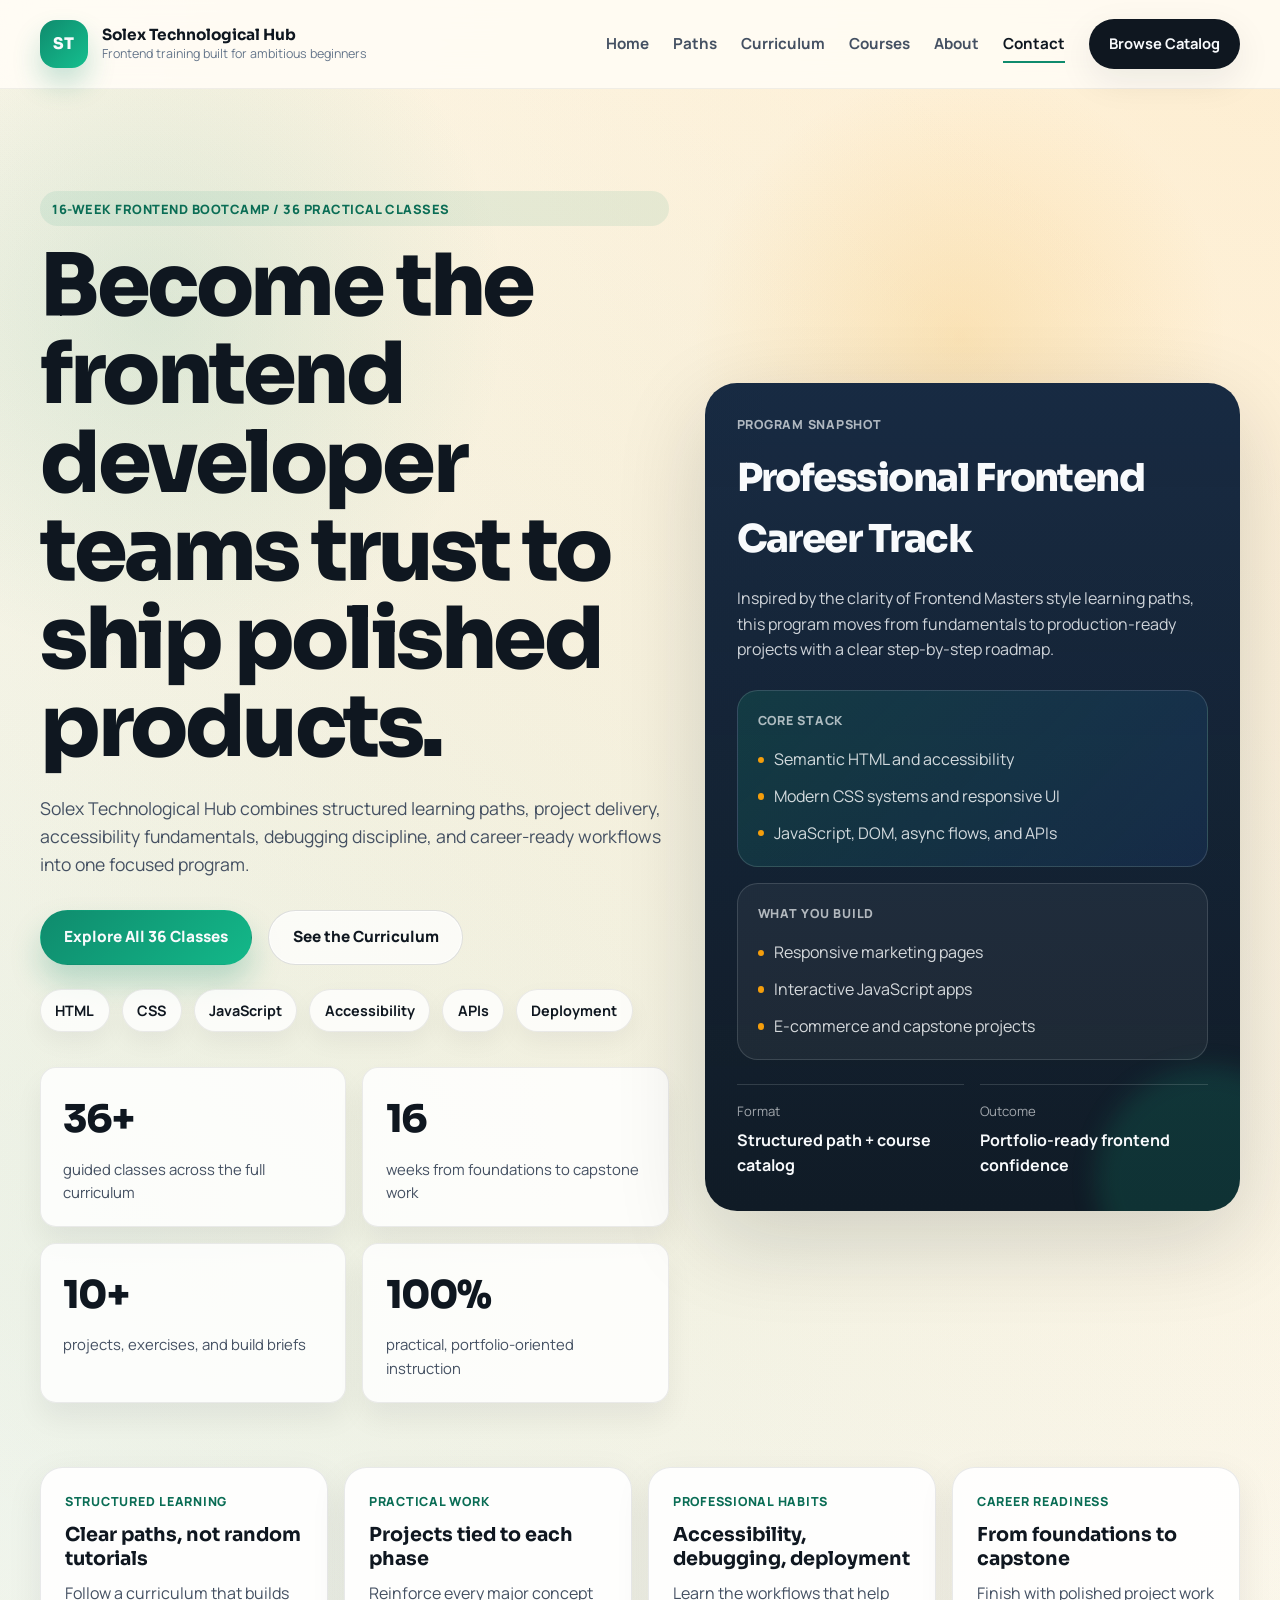
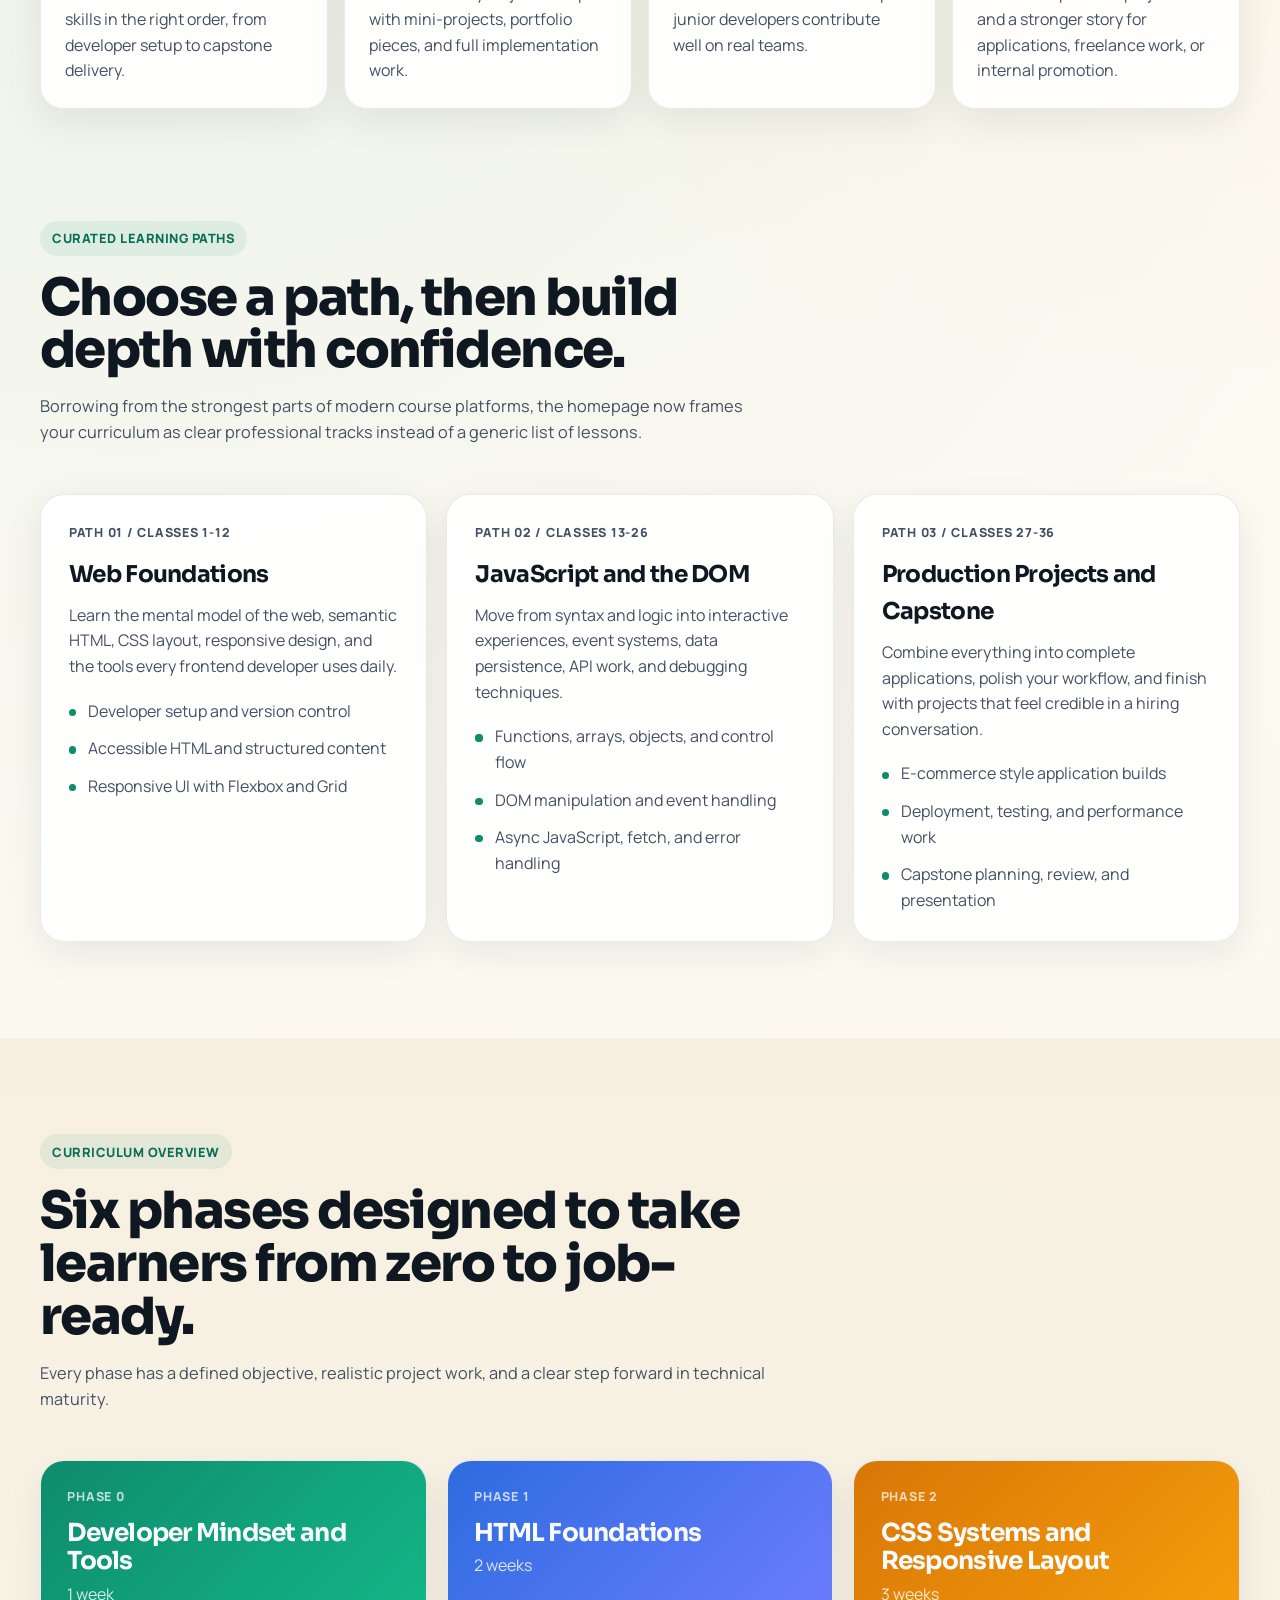
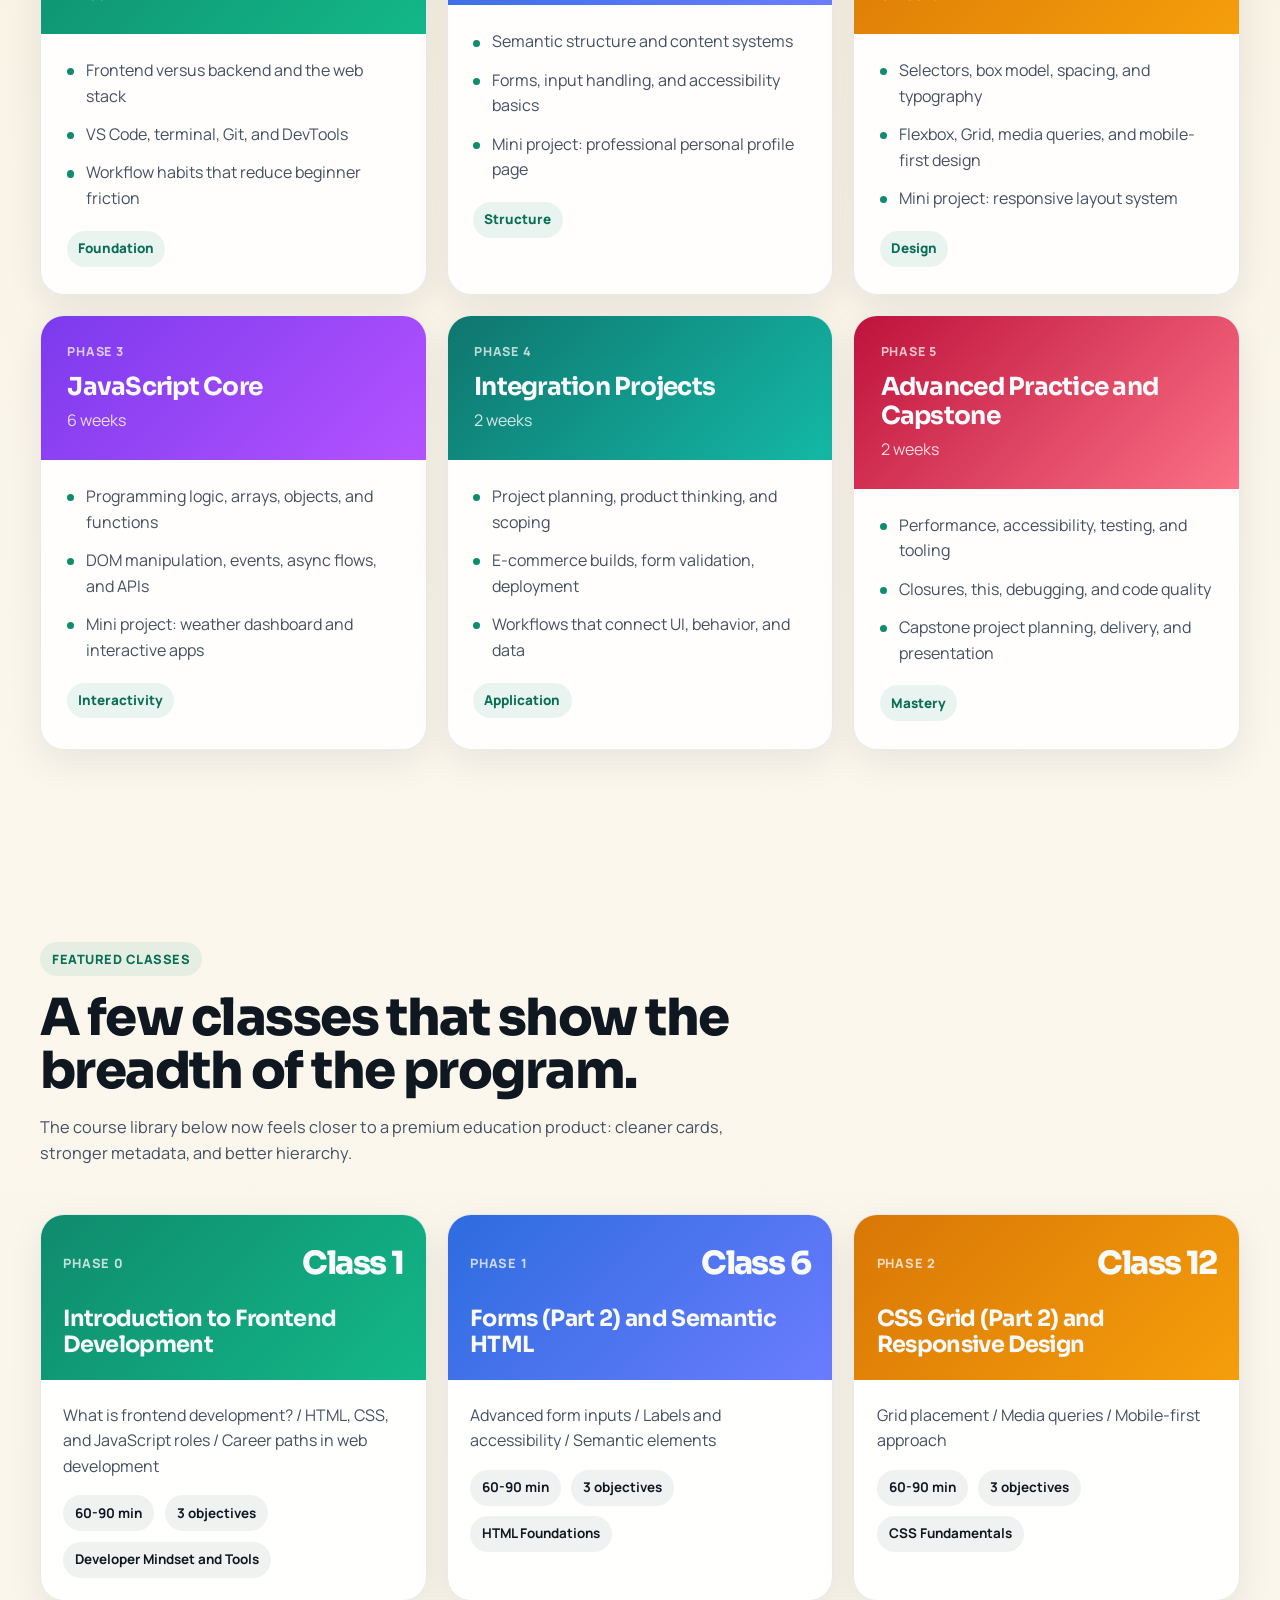
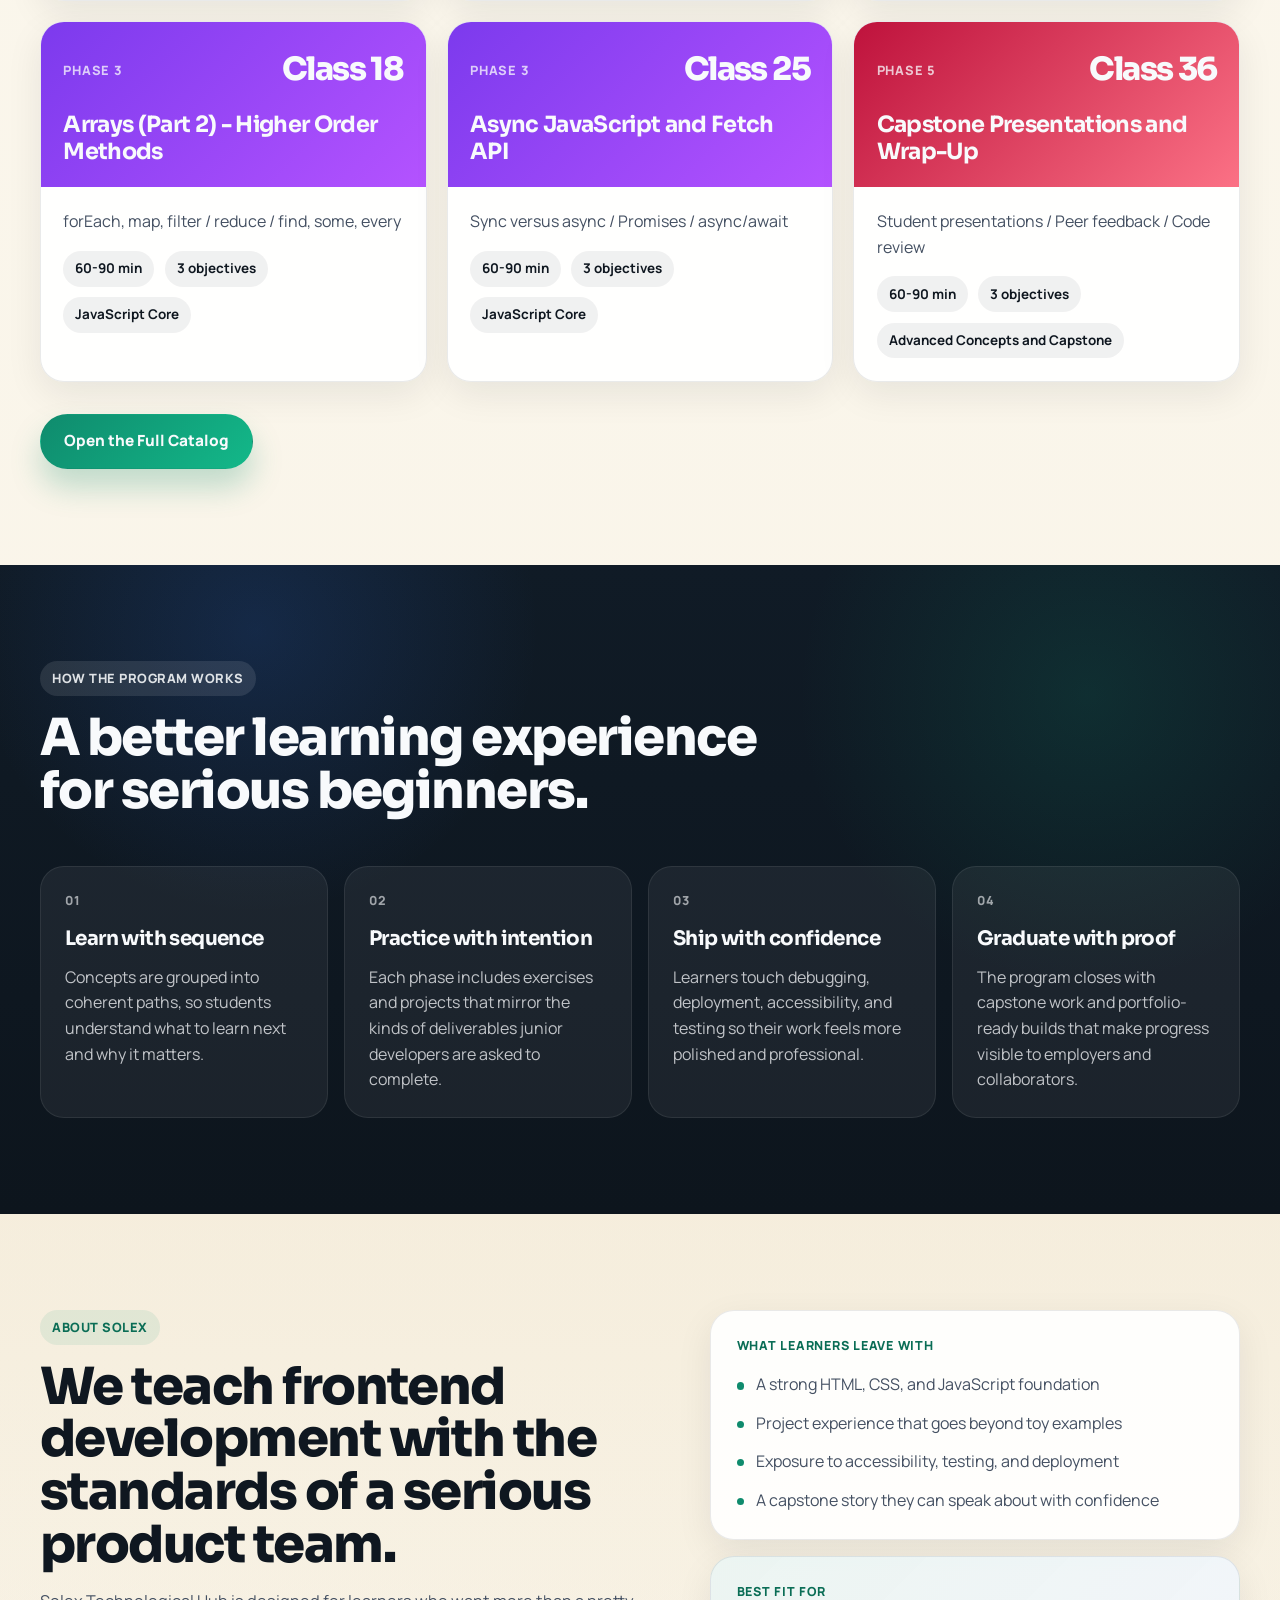
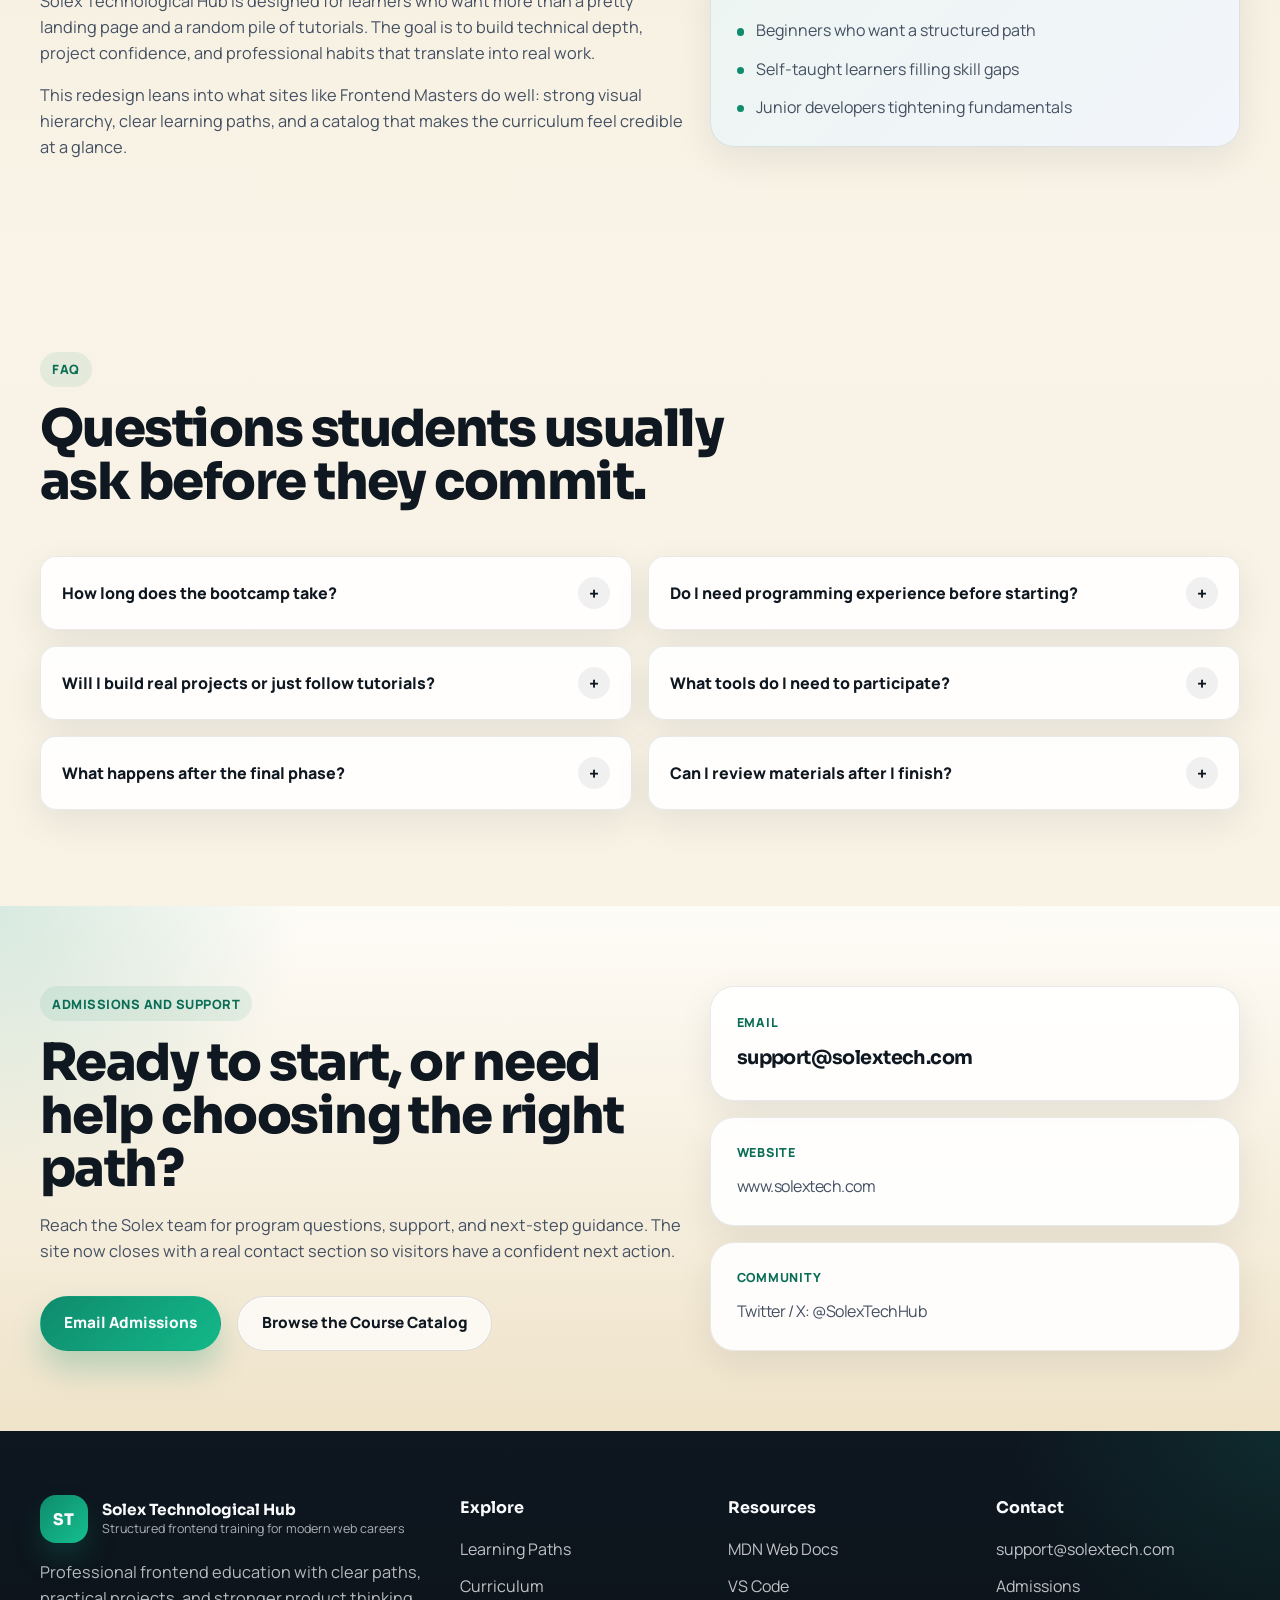
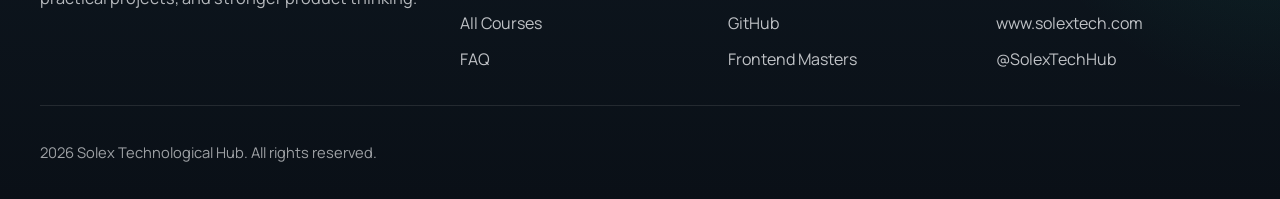
==== index.html @ e01ba424 "Build professional Solex Tech Hub website" ====
<!doctype html>
<html lang="en">
  <head>
    <meta charset="UTF-8" />
    <meta name="viewport" content="width=device-width, initial-scale=1.0" />
    <meta
      name="description"
      content="Solex Technological Hub offers a structured 16-week frontend development bootcamp with 36 practical classes, portfolio projects, and career-focused training." />
    <title>
      Solex Technological Hub | Professional Frontend Development Bootcamp
    </title>
    <link rel="preconnect" href="https://fonts.googleapis.com" />
    <link rel="preconnect" href="https://fonts.gstatic.com" crossorigin />
    <link
      href="https://fonts.googleapis.com/css2?family=Manrope:wght@400;500;600;700;800&family=Sora:wght@400;500;600;700;800&display=swap"
      rel="stylesheet" />
    <link rel="stylesheet" href="styles.css" />
  </head>
  <body>
    <a class="skip-link" href="#main-content">Skip to content</a>

    <header class="site-header">
      <nav class="navbar" aria-label="Primary navigation">
        <div class="container nav-inner">
          <a class="brand" href="index.html#hero">
            <span class="brand-mark">ST</span>
            <span class="brand-copy">
              <span class="brand-name">Solex Technological Hub</span>
              <span class="brand-tagline"
                >Frontend training built for ambitious beginners</span
              >
            </span>
          </a>

          <button
            class="nav-toggle"
            type="button"
            aria-expanded="false"
            aria-controls="navPanel"
            aria-label="Toggle navigation">
            <span></span>
            <span></span>
            <span></span>
          </button>

          <div class="nav-panel" id="navPanel">
            <ul class="nav-links">
              <li><a href="#hero" class="nav-link active">Home</a></li>
              <li><a href="#paths" class="nav-link">Paths</a></li>
              <li><a href="#curriculum" class="nav-link">Curriculum</a></li>
              <li><a href="courses.html" class="nav-link">Courses</a></li>
              <li><a href="#about" class="nav-link">About</a></li>
              <li><a href="#contact" class="nav-link">Contact</a></li>
            </ul>
            <a href="courses.html" class="nav-cta">Browse Catalog</a>
          </div>
        </div>
      </nav>
    </header>

    <main id="main-content">
      <section id="hero" class="hero">
        <div class="container hero-grid">
          <div class="hero-copy" data-reveal>
            <p class="eyebrow">16-week frontend bootcamp / 36 practical classes</p>
            <h1 class="hero-title">
              Become the frontend developer teams trust to ship polished products.
            </h1>
            <p class="hero-subtitle">
              Solex Technological Hub combines structured learning paths, project
              delivery, accessibility fundamentals, debugging discipline, and
              career-ready workflows into one focused program.
            </p>

            <div class="hero-actions">
              <a href="courses.html" class="btn btn-primary"
                >Explore All 36 Classes</a
              >
              <a href="#curriculum" class="btn btn-secondary"
                >See the Curriculum</a
              >
            </div>

            <div class="hero-proof">
              <span class="proof-chip">HTML</span>
              <span class="proof-chip">CSS</span>
              <span class="proof-chip">JavaScript</span>
              <span class="proof-chip">Accessibility</span>
              <span class="proof-chip">APIs</span>
              <span class="proof-chip">Deployment</span>
            </div>

            <div class="hero-stats">
              <article class="stat-card">
                <div class="stat-number" data-target="36" data-suffix="+">
                  36+
                </div>
                <p class="stat-label">guided classes across the full curriculum</p>
              </article>
              <article class="stat-card">
                <div class="stat-number" data-target="16" data-suffix="">
                  16
                </div>
                <p class="stat-label">weeks from foundations to capstone work</p>
              </article>
              <article class="stat-card">
                <div class="stat-number" data-target="10" data-suffix="+">
                  10+
                </div>
                <p class="stat-label">projects, exercises, and build briefs</p>
              </article>
              <article class="stat-card">
                <div class="stat-number" data-target="100" data-suffix="%">
                  100%
                </div>
                <p class="stat-label">practical, portfolio-oriented instruction</p>
              </article>
            </div>
          </div>

          <div class="hero-panel-wrap" data-reveal>
            <div class="hero-panel">
              <div class="panel-top">
                <p class="panel-label">Program Snapshot</p>
                <h2 class="panel-title">Professional Frontend Career Track</h2>
                <p class="panel-copy">
                  Inspired by the clarity of Frontend Masters style learning paths,
                  this program moves from fundamentals to production-ready projects
                  with a clear step-by-step roadmap.
                </p>
              </div>

              <div class="panel-grid">
                <article class="panel-card panel-card-accent">
                  <p class="mini-label">Core Stack</p>
                  <ul class="panel-list">
                    <li>Semantic HTML and accessibility</li>
                    <li>Modern CSS systems and responsive UI</li>
                    <li>JavaScript, DOM, async flows, and APIs</li>
                  </ul>
                </article>

                <article class="panel-card">
                  <p class="mini-label">What You Build</p>
                  <ul class="panel-list">
                    <li>Responsive marketing pages</li>
                    <li>Interactive JavaScript apps</li>
                    <li>E-commerce and capstone projects</li>
                  </ul>
                </article>
              </div>

              <div class="panel-footer">
                <div class="panel-footer-item">
                  <span class="panel-footer-label">Format</span>
                  <strong>Structured path + course catalog</strong>
                </div>
                <div class="panel-footer-item">
                  <span class="panel-footer-label">Outcome</span>
                  <strong>Portfolio-ready frontend confidence</strong>
                </div>
              </div>
            </div>
          </div>
        </div>
      </section>

      <section class="signal-band">
        <div class="container signal-grid">
          <article class="signal-card" data-reveal>
            <p class="signal-kicker">Structured Learning</p>
            <h2>Clear paths, not random tutorials</h2>
            <p>
              Follow a curriculum that builds skills in the right order, from
              developer setup to capstone delivery.
            </p>
          </article>

          <article class="signal-card" data-reveal>
            <p class="signal-kicker">Practical Work</p>
            <h2>Projects tied to each phase</h2>
            <p>
              Reinforce every major concept with mini-projects, portfolio pieces,
              and full implementation work.
            </p>
          </article>

          <article class="signal-card" data-reveal>
            <p class="signal-kicker">Professional Habits</p>
            <h2>Accessibility, debugging, deployment</h2>
            <p>
              Learn the workflows that help junior developers contribute well on
              real teams.
            </p>
          </article>

          <article class="signal-card" data-reveal>
            <p class="signal-kicker">Career Readiness</p>
            <h2>From foundations to capstone</h2>
            <p>
              Finish with polished project work and a stronger story for
              applications, freelance work, or internal promotion.
            </p>
          </article>
        </div>
      </section>

      <section id="paths" class="section section-light">
        <div class="container">
          <div class="section-heading" data-reveal>
            <p class="eyebrow">Curated Learning Paths</p>
            <h2 class="section-title">Choose a path, then build depth with confidence.</h2>
            <p class="section-subtitle">
              Borrowing from the strongest parts of modern course platforms, the
              homepage now frames your curriculum as clear professional tracks
              instead of a generic list of lessons.
            </p>
          </div>

          <div class="paths-grid">
            <article class="path-card" data-reveal>
              <p class="path-meta">Path 01 / Classes 1-12</p>
              <h3>Web Foundations</h3>
              <p>
                Learn the mental model of the web, semantic HTML, CSS layout,
                responsive design, and the tools every frontend developer uses
                daily.
              </p>
              <ul class="path-points">
                <li>Developer setup and version control</li>
                <li>Accessible HTML and structured content</li>
                <li>Responsive UI with Flexbox and Grid</li>
              </ul>
            </article>

            <article class="path-card" data-reveal>
              <p class="path-meta">Path 02 / Classes 13-26</p>
              <h3>JavaScript and the DOM</h3>
              <p>
                Move from syntax and logic into interactive experiences, event
                systems, data persistence, API work, and debugging techniques.
              </p>
              <ul class="path-points">
                <li>Functions, arrays, objects, and control flow</li>
                <li>DOM manipulation and event handling</li>
                <li>Async JavaScript, fetch, and error handling</li>
              </ul>
            </article>

            <article class="path-card" data-reveal>
              <p class="path-meta">Path 03 / Classes 27-36</p>
              <h3>Production Projects and Capstone</h3>
              <p>
                Combine everything into complete applications, polish your
                workflow, and finish with projects that feel credible in a hiring
                conversation.
              </p>
              <ul class="path-points">
                <li>E-commerce style application builds</li>
                <li>Deployment, testing, and performance work</li>
                <li>Capstone planning, review, and presentation</li>
              </ul>
            </article>
          </div>
        </div>
      </section>

      <section id="curriculum" class="section section-cream">
        <div class="container">
          <div class="section-heading" data-reveal>
            <p class="eyebrow">Curriculum Overview</p>
            <h2 class="section-title">Six phases designed to take learners from zero to job-ready.</h2>
            <p class="section-subtitle">
              Every phase has a defined objective, realistic project work, and a
              clear step forward in technical maturity.
            </p>
          </div>

          <div class="phases-grid">
            <article
              class="phase-card"
              style="--phase-gradient: linear-gradient(135deg, #0f8b6d 0%, #13b889 100%)"
              data-reveal>
              <div class="phase-header">
                <p class="phase-step">Phase 0</p>
                <h3>Developer Mindset and Tools</h3>
                <p class="phase-duration">1 week</p>
              </div>
              <div class="phase-body">
                <ul class="phase-topics">
                  <li>Frontend versus backend and the web stack</li>
                  <li>VS Code, terminal, Git, and DevTools</li>
                  <li>Workflow habits that reduce beginner friction</li>
                </ul>
                <span class="phase-badge">Foundation</span>
              </div>
            </article>

            <article
              class="phase-card"
              style="--phase-gradient: linear-gradient(135deg, #2d6cdf 0%, #6b7cff 100%)"
              data-reveal>
              <div class="phase-header">
                <p class="phase-step">Phase 1</p>
                <h3>HTML Foundations</h3>
                <p class="phase-duration">2 weeks</p>
              </div>
              <div class="phase-body">
                <ul class="phase-topics">
                  <li>Semantic structure and content systems</li>
                  <li>Forms, input handling, and accessibility basics</li>
                  <li>Mini project: professional personal profile page</li>
                </ul>
                <span class="phase-badge">Structure</span>
              </div>
            </article>

            <article
              class="phase-card"
              style="--phase-gradient: linear-gradient(135deg, #d97706 0%, #f59e0b 100%)"
              data-reveal>
              <div class="phase-header">
                <p class="phase-step">Phase 2</p>
                <h3>CSS Systems and Responsive Layout</h3>
                <p class="phase-duration">3 weeks</p>
              </div>
              <div class="phase-body">
                <ul class="phase-topics">
                  <li>Selectors, box model, spacing, and typography</li>
                  <li>Flexbox, Grid, media queries, and mobile-first design</li>
                  <li>Mini project: responsive layout system</li>
                </ul>
                <span class="phase-badge">Design</span>
              </div>
            </article>

            <article
              class="phase-card"
              style="--phase-gradient: linear-gradient(135deg, #7c3aed 0%, #b453ff 100%)"
              data-reveal>
              <div class="phase-header">
                <p class="phase-step">Phase 3</p>
                <h3>JavaScript Core</h3>
                <p class="phase-duration">6 weeks</p>
              </div>
              <div class="phase-body">
                <ul class="phase-topics">
                  <li>Programming logic, arrays, objects, and functions</li>
                  <li>DOM manipulation, events, async flows, and APIs</li>
                  <li>Mini project: weather dashboard and interactive apps</li>
                </ul>
                <span class="phase-badge">Interactivity</span>
              </div>
            </article>

            <article
              class="phase-card"
              style="--phase-gradient: linear-gradient(135deg, #0f766e 0%, #14b8a6 100%)"
              data-reveal>
              <div class="phase-header">
                <p class="phase-step">Phase 4</p>
                <h3>Integration Projects</h3>
                <p class="phase-duration">2 weeks</p>
              </div>
              <div class="phase-body">
                <ul class="phase-topics">
                  <li>Project planning, product thinking, and scoping</li>
                  <li>E-commerce builds, form validation, deployment</li>
                  <li>Workflows that connect UI, behavior, and data</li>
                </ul>
                <span class="phase-badge">Application</span>
              </div>
            </article>

            <article
              class="phase-card"
              style="--phase-gradient: linear-gradient(135deg, #be123c 0%, #fb7185 100%)"
              data-reveal>
              <div class="phase-header">
                <p class="phase-step">Phase 5</p>
                <h3>Advanced Practice and Capstone</h3>
                <p class="phase-duration">2 weeks</p>
              </div>
              <div class="phase-body">
                <ul class="phase-topics">
                  <li>Performance, accessibility, testing, and tooling</li>
                  <li>Closures, this, debugging, and code quality</li>
                  <li>Capstone project planning, delivery, and presentation</li>
                </ul>
                <span class="phase-badge">Mastery</span>
              </div>
            </article>
          </div>
        </div>
      </section>

      <section id="featured-classes" class="section section-light">
        <div class="container">
          <div class="section-heading" data-reveal>
            <p class="eyebrow">Featured Classes</p>
            <h2 class="section-title">A few classes that show the breadth of the program.</h2>
            <p class="section-subtitle">
              The course library below now feels closer to a premium education
              product: cleaner cards, stronger metadata, and better hierarchy.
            </p>
          </div>

          <div class="courses-grid" id="samplesGrid"></div>

          <div class="section-action" data-reveal>
            <a href="courses.html" class="btn btn-primary">Open the Full Catalog</a>
          </div>
        </div>
      </section>

      <section class="section section-dark">
        <div class="container">
          <div class="section-heading section-heading-dark" data-reveal>
            <p class="eyebrow eyebrow-dark">How The Program Works</p>
            <h2 class="section-title section-title-dark">
              A better learning experience for serious beginners.
            </h2>
          </div>

          <div class="experience-grid">
            <article class="experience-card" data-reveal>
              <p class="experience-number">01</p>
              <h3>Learn with sequence</h3>
              <p>
                Concepts are grouped into coherent paths, so students understand
                what to learn next and why it matters.
              </p>
            </article>

            <article class="experience-card" data-reveal>
              <p class="experience-number">02</p>
              <h3>Practice with intention</h3>
              <p>
                Each phase includes exercises and projects that mirror the kinds
                of deliverables junior developers are asked to complete.
              </p>
            </article>

            <article class="experience-card" data-reveal>
              <p class="experience-number">03</p>
              <h3>Ship with confidence</h3>
              <p>
                Learners touch debugging, deployment, accessibility, and testing
                so their work feels more polished and professional.
              </p>
            </article>

            <article class="experience-card" data-reveal>
              <p class="experience-number">04</p>
              <h3>Graduate with proof</h3>
              <p>
                The program closes with capstone work and portfolio-ready builds
                that make progress visible to employers and collaborators.
              </p>
            </article>
          </div>
        </div>
      </section>

      <section id="about" class="section section-cream">
        <div class="container about-grid">
          <div class="about-copy" data-reveal>
            <p class="eyebrow">About Solex</p>
            <h2 class="section-title section-title-left">
              We teach frontend development with the standards of a serious product team.
            </h2>
            <p class="about-text">
              Solex Technological Hub is designed for learners who want more than a
              pretty landing page and a random pile of tutorials. The goal is to
              build technical depth, project confidence, and professional habits
              that translate into real work.
            </p>
            <p class="about-text">
              This redesign leans into what sites like Frontend Masters do well:
              strong visual hierarchy, clear learning paths, and a catalog that
              makes the curriculum feel credible at a glance.
            </p>
          </div>

          <div class="about-stack" data-reveal>
            <article class="about-card">
              <p class="about-card-label">What learners leave with</p>
              <ul class="about-points">
                <li>A strong HTML, CSS, and JavaScript foundation</li>
                <li>Project experience that goes beyond toy examples</li>
                <li>Exposure to accessibility, testing, and deployment</li>
                <li>A capstone story they can speak about with confidence</li>
              </ul>
            </article>

            <article class="about-card about-card-highlight">
              <p class="about-card-label">Best fit for</p>
              <ul class="about-points">
                <li>Beginners who want a structured path</li>
                <li>Self-taught learners filling skill gaps</li>
                <li>Junior developers tightening fundamentals</li>
              </ul>
            </article>
          </div>
        </div>
      </section>

      <section id="faq" class="section section-light">
        <div class="container">
          <div class="section-heading" data-reveal>
            <p class="eyebrow">FAQ</p>
            <h2 class="section-title">Questions students usually ask before they commit.</h2>
          </div>

          <div class="faq-grid">
            <article class="faq-item" data-reveal>
              <button class="faq-question" type="button" aria-expanded="false">
                <span>How long does the bootcamp take?</span>
                <span class="faq-icon">+</span>
              </button>
              <div class="faq-answer" hidden>
                <p>
                  The curriculum is designed as a 16-week experience with 36
                  classes. Learners can also use the catalog at their own pace.
                </p>
              </div>
            </article>

            <article class="faq-item" data-reveal>
              <button class="faq-question" type="button" aria-expanded="false">
                <span>Do I need programming experience before starting?</span>
                <span class="faq-icon">+</span>
              </button>
              <div class="faq-answer" hidden>
                <p>
                  No. The program starts with tools, HTML, and web fundamentals,
                  then builds into CSS systems and JavaScript step by step.
                </p>
              </div>
            </article>

            <article class="faq-item" data-reveal>
              <button class="faq-question" type="button" aria-expanded="false">
                <span>Will I build real projects or just follow tutorials?</span>
                <span class="faq-icon">+</span>
              </button>
              <div class="faq-answer" hidden>
                <p>
                  You will build mini-projects and larger integrations throughout
                  the curriculum, including an e-commerce style build and a final
                  capstone.
                </p>
              </div>
            </article>

            <article class="faq-item" data-reveal>
              <button class="faq-question" type="button" aria-expanded="false">
                <span>What tools do I need to participate?</span>
                <span class="faq-icon">+</span>
              </button>
              <div class="faq-answer" hidden>
                <p>
                  A modern browser, VS Code, and a computer capable of basic web
                  development work are enough to get started.
                </p>
              </div>
            </article>

            <article class="faq-item" data-reveal>
              <button class="faq-question" type="button" aria-expanded="false">
                <span>What happens after the final phase?</span>
                <span class="faq-icon">+</span>
              </button>
              <div class="faq-answer" hidden>
                <p>
                  Learners finish with stronger project work, a clearer portfolio
                  direction, and practical knowledge of how frontend work ships in
                  the real world.
                </p>
              </div>
            </article>

            <article class="faq-item" data-reveal>
              <button class="faq-question" type="button" aria-expanded="false">
                <span>Can I review materials after I finish?</span>
                <span class="faq-icon">+</span>
              </button>
              <div class="faq-answer" hidden>
                <p>
                  Yes. The curriculum is structured to remain valuable as a
                  long-term reference library while you grow.
                </p>
              </div>
            </article>
          </div>
        </div>
      </section>

      <section id="contact" class="contact-section">
        <div class="container contact-grid">
          <div class="contact-copy" data-reveal>
            <p class="eyebrow">Admissions and Support</p>
            <h2 class="section-title section-title-left">
              Ready to start, or need help choosing the right path?
            </h2>
            <p class="contact-text">
              Reach the Solex team for program questions, support, and next-step
              guidance. The site now closes with a real contact section so visitors
              have a confident next action.
            </p>

            <div class="hero-actions">
              <a href="mailto:support@solextech.com" class="btn btn-primary"
                >Email Admissions</a
              >
              <a href="courses.html" class="btn btn-secondary"
                >Browse the Course Catalog</a
              >
            </div>
          </div>

          <div class="contact-panel" data-reveal>
            <article class="contact-card">
              <p class="contact-label">Email</p>
              <a href="mailto:support@solextech.com" class="contact-link"
                >support@solextech.com</a
              >
            </article>

            <article class="contact-card">
              <p class="contact-label">Website</p>
              <p class="contact-value">www.solextech.com</p>
            </article>

            <article class="contact-card">
              <p class="contact-label">Community</p>
              <p class="contact-value">Twitter / X: @SolexTechHub</p>
            </article>
          </div>
        </div>
      </section>
    </main>

    <footer class="footer">
      <div class="container footer-grid">
        <div class="footer-brand">
          <div class="brand brand-footer">
            <span class="brand-mark">ST</span>
            <span class="brand-copy">
              <span class="brand-name">Solex Technological Hub</span>
              <span class="brand-tagline"
                >Structured frontend training for modern web careers</span
              >
            </span>
          </div>
          <p class="footer-copy">
            Professional frontend education with clear paths, practical projects,
            and stronger product thinking.
          </p>
        </div>

        <div class="footer-column">
          <h2>Explore</h2>
          <ul class="footer-links">
            <li><a href="#paths">Learning Paths</a></li>
            <li><a href="#curriculum">Curriculum</a></li>
            <li><a href="courses.html">All Courses</a></li>
            <li><a href="#faq">FAQ</a></li>
          </ul>
        </div>

        <div class="footer-column">
          <h2>Resources</h2>
          <ul class="footer-links">
            <li>
              <a href="https://developer.mozilla.org/" target="_blank" rel="noreferrer"
                >MDN Web Docs</a
              >
            </li>
            <li>
              <a href="https://code.visualstudio.com/" target="_blank" rel="noreferrer"
                >VS Code</a
              >
            </li>
            <li>
              <a href="https://github.com/" target="_blank" rel="noreferrer"
                >GitHub</a
              >
            </li>
            <li>
              <a href="https://frontendmasters.com/" target="_blank" rel="noreferrer"
                >Frontend Masters</a
              >
            </li>
          </ul>
        </div>

        <div class="footer-column">
          <h2>Contact</h2>
          <ul class="footer-links">
            <li><a href="mailto:support@solextech.com">support@solextech.com</a></li>
            <li><a href="#contact">Admissions</a></li>
            <li><span>www.solextech.com</span></li>
            <li><span>@SolexTechHub</span></li>
          </ul>
        </div>
      </div>

      <div class="container footer-bottom">
        <p>
          <span id="currentYear">2026</span> Solex Technological Hub. All rights
          reserved.
        </p>
      </div>
    </footer>

    <script src="courses-data.js"></script>
    <script src="script.js"></script>
  </body>
</html>
---- styles.css ----
:root {
  --bg-page: #f7f1e3;
  --bg-soft: #fffdf7;
  --bg-cream: #f2e8d3;
  --bg-card: #ffffff;
  --bg-dark: #101b26;
  --bg-dark-soft: #162535;
  --text-strong: #0f1720;
  --text-body: #445062;
  --text-muted: #66768b;
  --text-inverse: #f8fafc;
  --line: rgba(15, 23, 32, 0.09);
  --line-strong: rgba(248, 250, 252, 0.14);
  --primary-color: #0f8b6d;
  --primary-dark: #0a6d55;
  --secondary-color: #2d6cdf;
  --accent-color: #f59e0b;
  --shadow-sm: 0 12px 36px rgba(15, 23, 32, 0.08);
  --shadow-md: 0 20px 60px rgba(15, 23, 32, 0.1);
  --shadow-lg: 0 28px 90px rgba(15, 23, 32, 0.16);
  --radius-sm: 16px;
  --radius-md: 24px;
  --radius-lg: 32px;
  --transition: 220ms ease;
  --container: 1200px;
}

*,
*::before,
*::after {
  box-sizing: border-box;
}

html {
  scroll-behavior: smooth;
}

body {
  margin: 0;
  font-family: "Manrope", sans-serif;
  color: var(--text-strong);
  background:
    radial-gradient(circle at top right, rgba(245, 158, 11, 0.16), transparent 24%),
    radial-gradient(circle at 10% 15%, rgba(15, 139, 109, 0.08), transparent 20%),
    linear-gradient(180deg, #fffdf7 0%, var(--bg-page) 100%);
  line-height: 1.6;
}

img {
  display: block;
  max-width: 100%;
}

a {
  color: inherit;
  text-decoration: none;
}

button,
input,
select,
textarea {
  font: inherit;
}

button {
  cursor: pointer;
}

a:focus-visible,
button:focus-visible,
input:focus-visible,
select:focus-visible {
  outline: 3px solid rgba(15, 139, 109, 0.28);
  outline-offset: 3px;
}

main,
section,
header,
footer,
nav,
article,
aside {
  display: block;
}

.container {
  width: min(var(--container), calc(100% - 2rem));
  margin: 0 auto;
}

.skip-link {
  position: absolute;
  left: 1rem;
  top: -4rem;
  z-index: 2000;
  background: var(--primary-color);
  color: var(--text-inverse);
  padding: 0.75rem 1rem;
  border-radius: 999px;
  transition: top var(--transition);
}

.skip-link:focus {
  top: 1rem;
}

.site-header {
  position: sticky;
  top: 0;
  z-index: 1000;
}

.navbar {
  backdrop-filter: blur(16px);
  background: rgba(255, 253, 247, 0.82);
  border-bottom: 1px solid rgba(15, 23, 32, 0.06);
}

.nav-inner {
  display: flex;
  align-items: center;
  justify-content: space-between;
  gap: 1.5rem;
  min-height: 5.5rem;
}

.brand {
  display: inline-flex;
  align-items: center;
  gap: 0.875rem;
  min-width: 0;
}

.brand-mark {
  display: grid;
  place-items: center;
  width: 3rem;
  height: 3rem;
  border-radius: 1rem;
  background: linear-gradient(135deg, var(--primary-color), #15bf8f);
  color: var(--text-inverse);
  font-family: "Sora", sans-serif;
  font-size: 1rem;
  font-weight: 800;
  letter-spacing: 0.04em;
  box-shadow: 0 16px 28px rgba(15, 139, 109, 0.24);
}

.brand-copy {
  display: flex;
  flex-direction: column;
  gap: 0.125rem;
  min-width: 0;
}

.brand-name,
.brand-tagline {
  display: block;
}

.brand-name {
  font-family: "Sora", sans-serif;
  font-size: 0.96rem;
  font-weight: 700;
  color: var(--text-strong);
  line-height: 1.2;
}

.brand-tagline {
  font-size: 0.78rem;
  color: var(--text-muted);
  line-height: 1.3;
}

.nav-toggle {
  display: none;
  width: 3rem;
  height: 3rem;
  padding: 0.8rem 0.7rem;
  border: 1px solid var(--line);
  border-radius: 999px;
  background: rgba(255, 255, 255, 0.8);
  color: var(--text-strong);
}

.nav-toggle span {
  display: block;
  width: 100%;
  height: 2px;
  margin: 0.22rem 0;
  background: currentColor;
  transition: transform var(--transition), opacity var(--transition);
}

.nav-toggle[aria-expanded="true"] span:nth-child(1) {
  transform: translateY(6px) rotate(45deg);
}

.nav-toggle[aria-expanded="true"] span:nth-child(2) {
  opacity: 0;
}

.nav-toggle[aria-expanded="true"] span:nth-child(3) {
  transform: translateY(-6px) rotate(-45deg);
}

.nav-panel {
  display: flex;
  align-items: center;
  gap: 1.5rem;
}

.nav-links {
  display: flex;
  align-items: center;
  gap: 1.5rem;
  list-style: none;
  padding: 0;
  margin: 0;
}

.nav-link {
  position: relative;
  color: var(--text-body);
  font-size: 0.95rem;
  font-weight: 700;
  transition: color var(--transition);
}

.nav-link::after {
  content: "";
  position: absolute;
  left: 0;
  bottom: -0.55rem;
  width: 100%;
  height: 2px;
  transform: scaleX(0);
  transform-origin: center;
  background: var(--primary-color);
  transition: transform var(--transition);
}

.nav-link:hover,
.nav-link:focus-visible,
.nav-link.active {
  color: var(--text-strong);
}

.nav-link:hover::after,
.nav-link:focus-visible::after,
.nav-link.active::after {
  transform: scaleX(1);
}

.nav-cta {
  display: inline-flex;
  align-items: center;
  justify-content: center;
  min-height: 2.9rem;
  padding: 0.85rem 1.25rem;
  border-radius: 999px;
  background: var(--text-strong);
  color: var(--text-inverse);
  font-size: 0.92rem;
  font-weight: 700;
  box-shadow: var(--shadow-sm);
  transition:
    transform var(--transition),
    background var(--transition),
    box-shadow var(--transition);
}

.nav-cta:hover,
.nav-cta:focus-visible {
  transform: translateY(-2px);
  background: #182636;
  box-shadow: var(--shadow-md);
}

.btn {
  display: inline-flex;
  align-items: center;
  justify-content: center;
  gap: 0.5rem;
  min-height: 3.3rem;
  padding: 0.9rem 1.45rem;
  border: 1px solid transparent;
  border-radius: 999px;
  font-size: 0.96rem;
  font-weight: 800;
  transition:
    transform var(--transition),
    box-shadow var(--transition),
    background var(--transition),
    color var(--transition),
    border-color var(--transition);
}

.btn:hover,
.btn:focus-visible {
  transform: translateY(-2px);
}

.btn-primary {
  background: linear-gradient(135deg, var(--primary-color), #13b889);
  color: var(--text-inverse);
  box-shadow: 0 18px 30px rgba(15, 139, 109, 0.25);
}

.btn-primary:hover,
.btn-primary:focus-visible {
  box-shadow: 0 24px 40px rgba(15, 139, 109, 0.3);
}

.btn-secondary {
  background: rgba(255, 255, 255, 0.72);
  color: var(--text-strong);
  border-color: rgba(15, 23, 32, 0.12);
  box-shadow: inset 0 0 0 1px rgba(255, 255, 255, 0.6);
}

.btn-secondary:hover,
.btn-secondary:focus-visible {
  background: rgba(255, 255, 255, 0.96);
}

.btn-full {
  width: 100%;
}

.section {
  padding: 6rem 0;
}

.section-light {
  background: transparent;
}

.section-cream {
  background: linear-gradient(180deg, rgba(242, 232, 211, 0.55), rgba(255, 253, 247, 0));
}

.section-dark {
  position: relative;
  background:
    radial-gradient(circle at 20% 10%, rgba(45, 108, 223, 0.18), transparent 24%),
    radial-gradient(circle at 85% 20%, rgba(15, 139, 109, 0.18), transparent 24%),
    linear-gradient(180deg, var(--bg-dark), #0d151d);
  color: var(--text-inverse);
  overflow: hidden;
}

.section-heading {
  max-width: 46rem;
  margin-bottom: 3rem;
}

.section-heading-dark {
  color: var(--text-inverse);
}

.eyebrow {
  display: inline-flex;
  align-items: center;
  gap: 0.45rem;
  margin: 0 0 1rem;
  padding: 0.45rem 0.75rem;
  border-radius: 999px;
  background: rgba(15, 139, 109, 0.09);
  color: var(--primary-dark);
  font-size: 0.8rem;
  font-weight: 800;
  letter-spacing: 0.04em;
  text-transform: uppercase;
}

.eyebrow-dark {
  background: rgba(255, 255, 255, 0.1);
  color: rgba(248, 250, 252, 0.88);
}

.section-title,
.hero-title,
.catalog-title,
.courses-hero h1 {
  margin: 0;
  font-family: "Sora", sans-serif;
  font-weight: 800;
  letter-spacing: -0.04em;
  line-height: 1.03;
}

.section-title {
  font-size: clamp(2rem, 4vw, 3.35rem);
}

.section-title-dark {
  color: var(--text-inverse);
}

.section-title-left {
  text-align: left;
}

.section-subtitle,
.about-text,
.contact-text,
.courses-hero-text,
.hero-subtitle,
.footer-copy {
  color: var(--text-body);
  font-size: 1.02rem;
}

.hero {
  position: relative;
  overflow: hidden;
  padding: clamp(4.5rem, 8vw, 7rem) 0 4rem;
}

.hero::before {
  content: "";
  position: absolute;
  inset: 0;
  background:
    radial-gradient(circle at 75% 18%, rgba(245, 158, 11, 0.17), transparent 18%),
    radial-gradient(circle at 12% 16%, rgba(15, 139, 109, 0.12), transparent 22%);
  pointer-events: none;
}

.hero-grid {
  position: relative;
  z-index: 1;
  display: grid;
  grid-template-columns: minmax(0, 1.08fr) minmax(18rem, 0.92fr);
  gap: 2.25rem;
  align-items: center;
}

.hero-copy {
  display: flex;
  flex-direction: column;
  gap: 0;
}

.hero-title {
  max-width: 12ch;
  font-size: clamp(3rem, 7vw, 5.35rem);
}

.hero-subtitle {
  max-width: 42rem;
  margin: 1.4rem 0 0;
  font-size: 1.1rem;
}

.hero-actions {
  display: flex;
  flex-wrap: wrap;
  gap: 1rem;
  margin-top: 2rem;
}

.hero-proof {
  display: flex;
  flex-wrap: wrap;
  gap: 0.75rem;
  margin-top: 1.5rem;
}

.proof-chip {
  padding: 0.55rem 0.9rem;
  border: 1px solid rgba(15, 23, 32, 0.08);
  border-radius: 999px;
  background: rgba(255, 255, 255, 0.78);
  color: var(--text-strong);
  font-size: 0.9rem;
  font-weight: 700;
  box-shadow: 0 10px 25px rgba(15, 23, 32, 0.05);
}

.hero-stats {
  display: grid;
  grid-template-columns: repeat(2, minmax(0, 1fr));
  gap: 1rem;
  margin-top: 2.2rem;
}

.stat-card {
  padding: 1.3rem 1.4rem;
  border: 1px solid rgba(15, 23, 32, 0.08);
  border-radius: var(--radius-sm);
  background: rgba(255, 255, 255, 0.82);
  box-shadow: 0 16px 28px rgba(15, 23, 32, 0.06);
}

.stat-number {
  font-family: "Sora", sans-serif;
  font-size: clamp(1.8rem, 3vw, 2.55rem);
  font-weight: 800;
  letter-spacing: -0.05em;
  color: var(--text-strong);
}

.stat-label {
  margin: 0.45rem 0 0;
  color: var(--text-body);
  font-size: 0.93rem;
}

.hero-panel-wrap {
  position: relative;
}

.hero-panel {
  position: relative;
  overflow: hidden;
  padding: 2rem;
  border-radius: var(--radius-lg);
  background:
    linear-gradient(180deg, rgba(45, 108, 223, 0.08), transparent),
    linear-gradient(180deg, var(--bg-dark-soft), var(--bg-dark));
  color: var(--text-inverse);
  box-shadow: var(--shadow-lg);
}

.hero-panel::before {
  content: "";
  position: absolute;
  inset: auto -5rem -5rem auto;
  width: 14rem;
  height: 14rem;
  border-radius: 50%;
  background: rgba(19, 184, 137, 0.15);
  filter: blur(12px);
}

.panel-top,
.panel-grid,
.panel-footer {
  position: relative;
  z-index: 1;
}

.panel-label,
.mini-label,
.phase-step,
.contact-label,
.about-card-label,
.signal-kicker,
.path-meta,
.experience-number,
.hero-note-label {
  margin: 0;
  font-size: 0.78rem;
  font-weight: 800;
  letter-spacing: 0.06em;
  text-transform: uppercase;
}

.panel-label,
.mini-label,
.hero-note-label {
  color: rgba(248, 250, 252, 0.68);
}

.panel-title {
  margin: 0.8rem 0 0;
  font-family: "Sora", sans-serif;
  font-size: clamp(1.7rem, 3vw, 2.4rem);
  font-weight: 800;
  letter-spacing: -0.04em;
}

.panel-copy {
  margin: 0.95rem 0 0;
  color: rgba(248, 250, 252, 0.82);
}

.panel-grid {
  display: grid;
  gap: 1rem;
  margin-top: 1.7rem;
}

.panel-card {
  padding: 1.25rem;
  border: 1px solid var(--line-strong);
  border-radius: 1.3rem;
  background: rgba(255, 255, 255, 0.05);
}

.panel-card-accent {
  background: linear-gradient(135deg, rgba(15, 139, 109, 0.22), rgba(45, 108, 223, 0.12));
}

.panel-list,
.path-points,
.phase-topics,
.about-points,
.course-topic-list,
.course-objectives,
.resource-list {
  margin: 0;
  padding: 0;
  list-style: none;
}

.panel-list {
  display: grid;
  gap: 0.7rem;
  margin-top: 1rem;
}

.panel-list li {
  position: relative;
  padding-left: 1rem;
  color: rgba(248, 250, 252, 0.84);
}

.panel-list li::before {
  content: "";
  position: absolute;
  left: 0;
  top: 0.6rem;
  width: 0.4rem;
  height: 0.4rem;
  border-radius: 50%;
  background: var(--accent-color);
}

.panel-footer {
  display: grid;
  grid-template-columns: repeat(2, minmax(0, 1fr));
  gap: 1rem;
  margin-top: 1.5rem;
}

.panel-footer-item {
  padding-top: 1rem;
  border-top: 1px solid var(--line-strong);
}

.panel-footer-label {
  display: block;
  color: rgba(248, 250, 252, 0.62);
  font-size: 0.82rem;
  margin-bottom: 0.35rem;
}

.signal-band {
  padding: 0 0 1rem;
}

.signal-grid {
  display: grid;
  grid-template-columns: repeat(4, minmax(0, 1fr));
  gap: 1rem;
}

.signal-card,
.path-card,
.phase-card,
.about-card,
.contact-card,
.filters-sidebar,
.course-list-item,
.experience-card {
  border: 1px solid var(--line);
  background: rgba(255, 255, 255, 0.9);
  box-shadow: var(--shadow-sm);
}

.signal-card {
  padding: 1.5rem;
  border-radius: 1.4rem;
}

.signal-kicker {
  color: var(--primary-dark);
}

.signal-card h2 {
  margin: 0.7rem 0 0.65rem;
  font-family: "Sora", sans-serif;
  font-size: 1.2rem;
  line-height: 1.25;
}

.signal-card p:last-child,
.path-card p,
.experience-card p:last-child {
  margin: 0;
  color: var(--text-body);
}

.paths-grid {
  display: grid;
  grid-template-columns: repeat(3, minmax(0, 1fr));
  gap: 1.2rem;
}

.path-card {
  padding: 1.75rem;
  border-radius: var(--radius-md);
}

.path-meta {
  color: var(--primary-dark);
}

.path-card h3,
.experience-card h3,
.phase-header h3,
.about-card h2,
.course-card-title,
.course-item-title,
.catalog-title,
.section-title,
.contact-card .contact-link,
.contact-card .contact-value {
  letter-spacing: -0.03em;
}

.path-card h3,
.experience-card h3,
.course-item-title,
.course-card-title,
.catalog-title {
  margin: 0.85rem 0 0.6rem;
  font-family: "Sora", sans-serif;
  font-size: 1.45rem;
}

.path-points {
  display: grid;
  gap: 0.75rem;
  margin-top: 1.2rem;
}

.path-points li,
.phase-topics li,
.about-points li,
.course-topic-list li,
.course-objectives li,
.resource-list li {
  position: relative;
  padding-left: 1.2rem;
  color: var(--text-body);
}

.path-points li::before,
.phase-topics li::before,
.about-points li::before,
.course-topic-list li::before,
.course-objectives li::before,
.resource-list li::before {
  content: "";
  position: absolute;
  left: 0;
  top: 0.63rem;
  width: 0.45rem;
  height: 0.45rem;
  border-radius: 50%;
  background: var(--primary-color);
}

.phases-grid {
  display: grid;
  grid-template-columns: repeat(3, minmax(0, 1fr));
  gap: 1.25rem;
}

.phase-card {
  overflow: hidden;
  border-radius: var(--radius-md);
}

.phase-header {
  padding: 1.65rem;
  color: var(--text-inverse);
  background: var(--phase-gradient);
}

.phase-step {
  color: rgba(255, 255, 255, 0.72);
}

.phase-header h3 {
  margin: 0.7rem 0 0.4rem;
  font-family: "Sora", sans-serif;
  font-size: 1.55rem;
  line-height: 1.15;
}

.phase-duration {
  margin: 0;
  color: rgba(255, 255, 255, 0.82);
}

.phase-body {
  padding: 1.5rem 1.6rem 1.7rem;
}

.phase-topics {
  display: grid;
  gap: 0.8rem;
}

.phase-badge {
  display: inline-flex;
  align-items: center;
  margin-top: 1.2rem;
  padding: 0.45rem 0.7rem;
  border-radius: 999px;
  background: rgba(15, 139, 109, 0.09);
  color: var(--primary-dark);
  font-size: 0.84rem;
  font-weight: 800;
}

.courses-grid {
  display: grid;
  grid-template-columns: repeat(3, minmax(0, 1fr));
  gap: 1.25rem;
}

.course-card {
  overflow: hidden;
  border: 1px solid var(--line);
  border-radius: var(--radius-md);
  background: rgba(255, 255, 255, 0.92);
  box-shadow: var(--shadow-sm);
}

.course-card-header {
  padding: 1.4rem;
  color: var(--text-inverse);
}

.course-label-row {
  display: flex;
  align-items: center;
  justify-content: space-between;
  gap: 1rem;
}

.course-kicker {
  margin: 0;
  font-size: 0.8rem;
  font-weight: 800;
  letter-spacing: 0.06em;
  text-transform: uppercase;
  color: rgba(248, 250, 252, 0.76);
}

.course-number {
  margin: 0;
  font-family: "Sora", sans-serif;
  font-size: 2rem;
  font-weight: 800;
  letter-spacing: -0.05em;
}

.course-card-title {
  margin: 1rem 0 0;
  color: var(--text-inverse);
  font-size: 1.4rem;
  line-height: 1.18;
}

.course-card-body {
  padding: 1.4rem;
}

.course-card-summary,
.course-item-topics,
.results-count,
.footer-links,
.contact-value {
  color: var(--text-body);
}

.course-card-summary {
  margin: 0;
}

.course-card-meta {
  display: flex;
  flex-wrap: wrap;
  gap: 0.65rem;
  margin-top: 1rem;
}

.meta-pill,
.summary-pill {
  display: inline-flex;
  align-items: center;
  justify-content: center;
  min-height: 2rem;
  padding: 0.45rem 0.75rem;
  border-radius: 999px;
  background: rgba(15, 23, 32, 0.06);
  color: var(--text-strong);
  font-size: 0.84rem;
  font-weight: 700;
}

.section-action {
  margin-top: 2rem;
}

.experience-grid {
  display: grid;
  grid-template-columns: repeat(4, minmax(0, 1fr));
  gap: 1rem;
}

.experience-card {
  min-height: 100%;
  padding: 1.5rem;
  border-radius: var(--radius-md);
  color: var(--text-inverse);
  background: rgba(255, 255, 255, 0.06);
  border-color: rgba(255, 255, 255, 0.08);
  box-shadow: none;
}

.experience-number {
  color: rgba(248, 250, 252, 0.6);
}

.experience-card h3 {
  margin-top: 0.8rem;
  color: var(--text-inverse);
  font-size: 1.25rem;
}

.experience-card p:last-child {
  color: rgba(248, 250, 252, 0.75);
}

.about-grid,
.contact-grid,
.catalog-cta-grid {
  display: grid;
  grid-template-columns: minmax(0, 1.1fr) minmax(18rem, 0.9fr);
  gap: 1.4rem;
  align-items: start;
}

.about-copy,
.contact-copy {
  max-width: 42rem;
}

.about-text {
  margin: 1rem 0 0;
}

.about-stack,
.contact-panel {
  display: grid;
  gap: 1rem;
}

.about-card,
.contact-card {
  padding: 1.6rem;
  border-radius: var(--radius-md);
}

.about-card-label,
.contact-label {
  color: var(--primary-dark);
}

.about-card-highlight {
  background:
    linear-gradient(135deg, rgba(15, 139, 109, 0.08), rgba(45, 108, 223, 0.06)),
    rgba(255, 255, 255, 0.92);
}

.about-points,
.resource-list,
.course-objectives,
.course-topic-list {
  display: grid;
  gap: 0.8rem;
  margin-top: 1rem;
}

.faq-grid {
  display: grid;
  grid-template-columns: repeat(2, minmax(0, 1fr));
  gap: 1rem;
}

.faq-item {
  border: 1px solid var(--line);
  border-radius: var(--radius-sm);
  background: rgba(255, 255, 255, 0.9);
  box-shadow: var(--shadow-sm);
  overflow: hidden;
}

.faq-question {
  display: flex;
  align-items: center;
  justify-content: space-between;
  gap: 1rem;
  width: 100%;
  padding: 1.25rem 1.3rem;
  border: 0;
  background: transparent;
  color: var(--text-strong);
  text-align: left;
  font-weight: 800;
}

.faq-icon {
  display: inline-grid;
  place-items: center;
  width: 2rem;
  height: 2rem;
  border-radius: 999px;
  background: rgba(15, 23, 32, 0.06);
  color: var(--text-strong);
  font-size: 1.1rem;
  line-height: 1;
  transition: transform var(--transition);
}

.faq-answer {
  padding: 0 1.3rem 1.25rem;
}

.faq-answer p {
  margin: 0;
  color: var(--text-body);
}

.faq-item.is-open .faq-icon {
  transform: rotate(45deg);
}

.contact-section,
.catalog-cta {
  padding: 5rem 0;
  background:
    radial-gradient(circle at top left, rgba(15, 139, 109, 0.16), transparent 22%),
    linear-gradient(180deg, #fefcf7 0%, #efe3c9 100%);
}

.contact-link {
  display: inline-block;
  margin-top: 0.65rem;
  font-family: "Sora", sans-serif;
  font-size: 1.2rem;
  font-weight: 700;
  color: var(--text-strong);
}

.contact-value {
  margin: 0.65rem 0 0;
}

.footer {
  padding: 4rem 0 1.25rem;
  background:
    radial-gradient(circle at top right, rgba(19, 184, 137, 0.12), transparent 20%),
    linear-gradient(180deg, #0e1720, #0a1017);
  color: var(--text-inverse);
}

.footer-grid {
  display: grid;
  grid-template-columns: 1.3fr repeat(3, minmax(0, 0.8fr));
  gap: 1.5rem;
}

.brand-footer .brand-name,
.brand-footer .brand-tagline {
  color: var(--text-inverse);
}

.brand-footer .brand-tagline {
  color: rgba(248, 250, 252, 0.68);
}

.footer-copy {
  margin: 1rem 0 0;
  max-width: 26rem;
  color: rgba(248, 250, 252, 0.72);
}

.footer-column h2 {
  margin: 0 0 1rem;
  font-family: "Sora", sans-serif;
  font-size: 1rem;
}

.footer-links {
  display: grid;
  gap: 0.7rem;
  padding: 0;
  margin: 0;
  list-style: none;
  color: rgba(248, 250, 252, 0.76);
}

.footer-links a,
.footer-links span {
  color: inherit;
}

.footer-links a:hover,
.footer-links a:focus-visible {
  color: #ffffff;
}

.footer-bottom {
  margin-top: 2rem;
  padding-top: 1.25rem;
  border-top: 1px solid rgba(248, 250, 252, 0.1);
  color: rgba(248, 250, 252, 0.62);
  font-size: 0.92rem;
}

.courses-hero {
  position: relative;
  overflow: hidden;
  padding: clamp(4.5rem, 8vw, 6.5rem) 0 3.5rem;
  background:
    radial-gradient(circle at 15% 20%, rgba(19, 184, 137, 0.18), transparent 22%),
    radial-gradient(circle at 85% 20%, rgba(45, 108, 223, 0.2), transparent 25%),
    linear-gradient(180deg, #12202e, #0d151d);
  color: var(--text-inverse);
}

.courses-hero-grid {
  display: grid;
  grid-template-columns: minmax(0, 1.1fr) minmax(18rem, 0.75fr);
  gap: 1.5rem;
  align-items: center;
}

.courses-hero h1 {
  font-size: clamp(2.4rem, 5vw, 4.35rem);
  max-width: 12ch;
}

.courses-hero-text {
  margin: 1rem 0 0;
  max-width: 42rem;
  color: rgba(248, 250, 252, 0.8);
}

.courses-hero-panel {
  display: flex;
  justify-content: flex-end;
}

.hero-note-card {
  width: min(100%, 24rem);
  padding: 1.6rem;
  border: 1px solid var(--line-strong);
  border-radius: var(--radius-md);
  background: rgba(255, 255, 255, 0.08);
  box-shadow: var(--shadow-lg);
}

.hero-note-grid {
  display: grid;
  grid-template-columns: repeat(2, minmax(0, 1fr));
  gap: 1rem;
  margin-top: 1rem;
}

.hero-note-grid strong {
  display: block;
  font-family: "Sora", sans-serif;
  font-size: 2rem;
  line-height: 1;
}

.hero-note-grid span {
  display: block;
  margin-top: 0.35rem;
  color: rgba(248, 250, 252, 0.72);
  font-size: 0.92rem;
}

.courses-catalog {
  padding-top: 4rem;
}

.courses-layout {
  display: grid;
  grid-template-columns: minmax(16rem, 19rem) minmax(0, 1fr);
  gap: 1.35rem;
  align-items: start;
}

.filters-sidebar {
  position: sticky;
  top: 6.6rem;
  padding: 1.35rem;
  border-radius: var(--radius-md);
}

.sidebar-block + .sidebar-block {
  margin-top: 1.35rem;
}

.field-label {
  display: block;
  margin-bottom: 0.8rem;
  color: var(--text-strong);
  font-size: 0.86rem;
  font-weight: 800;
  letter-spacing: 0.04em;
  text-transform: uppercase;
}

.catalog-input,
.sort-select {
  width: 100%;
  min-height: 3rem;
  padding: 0.8rem 0.95rem;
  border: 1px solid rgba(15, 23, 32, 0.12);
  border-radius: 1rem;
  background: rgba(255, 255, 255, 0.96);
  color: var(--text-strong);
  transition:
    border-color var(--transition),
    box-shadow var(--transition);
}

.catalog-input:focus,
.sort-select:focus {
  outline: none;
  border-color: rgba(15, 139, 109, 0.42);
  box-shadow: 0 0 0 4px rgba(15, 139, 109, 0.12);
}

.filter-chip {
  display: flex;
  align-items: center;
  gap: 0.7rem;
  padding: 0.85rem 0.95rem;
  border: 1px solid rgba(15, 23, 32, 0.08);
  border-radius: 1rem;
  background: rgba(255, 255, 255, 0.8);
  color: var(--text-body);
  font-weight: 700;
}

.filter-chip + .filter-chip {
  margin-top: 0.7rem;
}

.filter-chip input {
  accent-color: var(--primary-color);
}

.courses-main {
  display: flex;
  flex-direction: column;
  gap: 1.25rem;
}

.courses-toolbar {
  display: flex;
  justify-content: space-between;
  gap: 1rem;
  align-items: end;
}

.catalog-title {
  font-size: clamp(1.8rem, 3vw, 2.6rem);
}

.toolbar-actions {
  display: flex;
  align-items: end;
  gap: 1rem;
  flex-wrap: wrap;
}

.results-count {
  margin: 0;
  font-size: 0.95rem;
}

.sort-field {
  min-width: 15rem;
}

.courses-list {
  display: grid;
  gap: 1rem;
}

.course-list-item {
  overflow: hidden;
  border-radius: var(--radius-md);
}

.course-list-item summary {
  display: flex;
  align-items: stretch;
  gap: 0;
  list-style: none;
  cursor: pointer;
}

.course-list-item summary::-webkit-details-marker {
  display: none;
}

.course-item-header {
  display: grid;
  align-content: center;
  justify-items: center;
  gap: 0.25rem;
  width: 7rem;
  min-width: 7rem;
  padding: 1.2rem 1rem;
  color: var(--text-inverse);
  text-align: center;
}

.course-number-large {
  font-family: "Sora", sans-serif;
  font-size: 2.2rem;
  font-weight: 800;
  line-height: 1;
}

.course-phase-badge {
  font-size: 0.82rem;
  font-weight: 700;
}

.course-item-body {
  display: flex;
  flex: 1;
  justify-content: space-between;
  gap: 1.25rem;
  padding: 1.2rem 1.3rem;
}

.course-item-info {
  flex: 1;
}

.course-item-title {
  margin-top: 0;
  font-size: 1.35rem;
}

.course-item-topics {
  margin: 0;
}

.course-item-meta {
  display: flex;
  flex-wrap: wrap;
  gap: 0.6rem;
  margin-top: 1rem;
}

.course-item-action {
  display: flex;
  align-items: center;
}

.course-item-expanded {
  padding: 0 1.3rem 1.35rem 8.3rem;
  border-top: 1px solid rgba(15, 23, 32, 0.06);
  background: rgba(248, 250, 252, 0.68);
}

.course-expanded-grid {
  display: grid;
  grid-template-columns: repeat(3, minmax(0, 1fr));
  gap: 1rem;
  padding-top: 1.2rem;
}

.expanded-card {
  padding: 1rem;
  border: 1px solid rgba(15, 23, 32, 0.08);
  border-radius: 1.1rem;
  background: rgba(255, 255, 255, 0.92);
}

.expanded-card h3 {
  margin: 0 0 0.8rem;
  font-family: "Sora", sans-serif;
  font-size: 1rem;
}

.empty-state {
  padding: 2.5rem 1.5rem;
  border: 1px dashed rgba(15, 23, 32, 0.16);
  border-radius: var(--radius-md);
  background: rgba(255, 255, 255, 0.72);
  text-align: center;
}

.empty-state h3 {
  margin: 0 0 0.5rem;
  font-family: "Sora", sans-serif;
  font-size: 1.45rem;
}

.empty-state p {
  margin: 0;
  color: var(--text-body);
}

.catalog-cta-actions {
  display: flex;
  justify-content: flex-end;
  gap: 1rem;
  flex-wrap: wrap;
}

[data-reveal] {
  opacity: 0;
  transform: translateY(18px);
  transition:
    opacity 600ms ease,
    transform 600ms ease;
}

[data-reveal].is-visible {
  opacity: 1;
  transform: translateY(0);
}

@media (prefers-reduced-motion: reduce) {
  html {
    scroll-behavior: auto;
  }

  *,
  *::before,
  *::after {
    animation-duration: 0.01ms !important;
    animation-iteration-count: 1 !important;
    transition-duration: 0.01ms !important;
    scroll-behavior: auto !important;
  }

  [data-reveal] {
    opacity: 1;
    transform: none;
  }
}

@media (max-width: 1100px) {
  .signal-grid,
  .experience-grid {
    grid-template-columns: repeat(2, minmax(0, 1fr));
  }

  .paths-grid,
  .phases-grid,
  .courses-grid {
    grid-template-columns: repeat(2, minmax(0, 1fr));
  }

  .footer-grid {
    grid-template-columns: repeat(2, minmax(0, 1fr));
  }

  .course-expanded-grid {
    grid-template-columns: repeat(2, minmax(0, 1fr));
  }
}

@media (max-width: 960px) {
  .nav-toggle {
    display: inline-flex;
    flex-direction: column;
    justify-content: center;
    align-items: stretch;
  }

  .nav-panel {
    position: absolute;
    top: calc(100% + 0.5rem);
    left: 1rem;
    right: 1rem;
    display: none;
    flex-direction: column;
    align-items: stretch;
    gap: 1rem;
    padding: 1rem;
    border: 1px solid rgba(15, 23, 32, 0.08);
    border-radius: 1.5rem;
    background: rgba(255, 253, 247, 0.96);
    box-shadow: var(--shadow-md);
  }

  .nav-panel.is-open {
    display: flex;
  }

  .nav-links {
    flex-direction: column;
    align-items: stretch;
    gap: 0.9rem;
  }

  .nav-link::after {
    bottom: -0.22rem;
  }

  .hero-grid,
  .about-grid,
  .contact-grid,
  .catalog-cta-grid,
  .courses-hero-grid,
  .courses-layout {
    grid-template-columns: 1fr;
  }

  .courses-hero-panel {
    justify-content: flex-start;
  }

  .filters-sidebar {
    position: static;
    top: auto;
  }

  .courses-toolbar {
    flex-direction: column;
    align-items: stretch;
  }

  .toolbar-actions {
    align-items: stretch;
  }

  .sort-field {
    min-width: 0;
  }
}

@media (max-width: 720px) {
  .section {
    padding: 4.5rem 0;
  }

  .hero-title {
    max-width: none;
  }

  .hero-stats,
  .signal-grid,
  .paths-grid,
  .phases-grid,
  .courses-grid,
  .experience-grid,
  .faq-grid,
  .footer-grid,
  .course-expanded-grid {
    grid-template-columns: 1fr;
  }

  .panel-footer {
    grid-template-columns: 1fr;
  }

  .course-list-item summary {
    flex-direction: column;
  }

  .course-item-header {
    width: 100%;
    min-width: 0;
    grid-auto-flow: column;
    justify-content: space-between;
    padding: 1rem 1.2rem;
  }

  .course-item-body {
    flex-direction: column;
    gap: 1rem;
  }

  .course-item-expanded {
    padding-left: 1.2rem;
  }

  .catalog-cta-actions {
    justify-content: flex-start;
  }
}

@media (max-width: 560px) {
  .nav-inner {
    min-height: 5rem;
  }

  .brand-mark {
    width: 2.6rem;
    height: 2.6rem;
    border-radius: 0.85rem;
  }

  .brand-name {
    font-size: 0.88rem;
  }

  .brand-tagline {
    font-size: 0.73rem;
  }

  .hero-actions,
  .catalog-cta-actions,
  .toolbar-actions {
    flex-direction: column;
  }

  .btn,
  .nav-cta {
    width: 100%;
  }

  .stat-card,
  .signal-card,
  .path-card,
  .phase-body,
  .about-card,
  .contact-card,
  .filters-sidebar,
  .experience-card,
  .course-card-body {
    padding-left: 1.1rem;
    padding-right: 1.1rem;
  }

  .hero-panel,
  .phase-header,
  .course-card-header {
    padding: 1.4rem;
  }
}
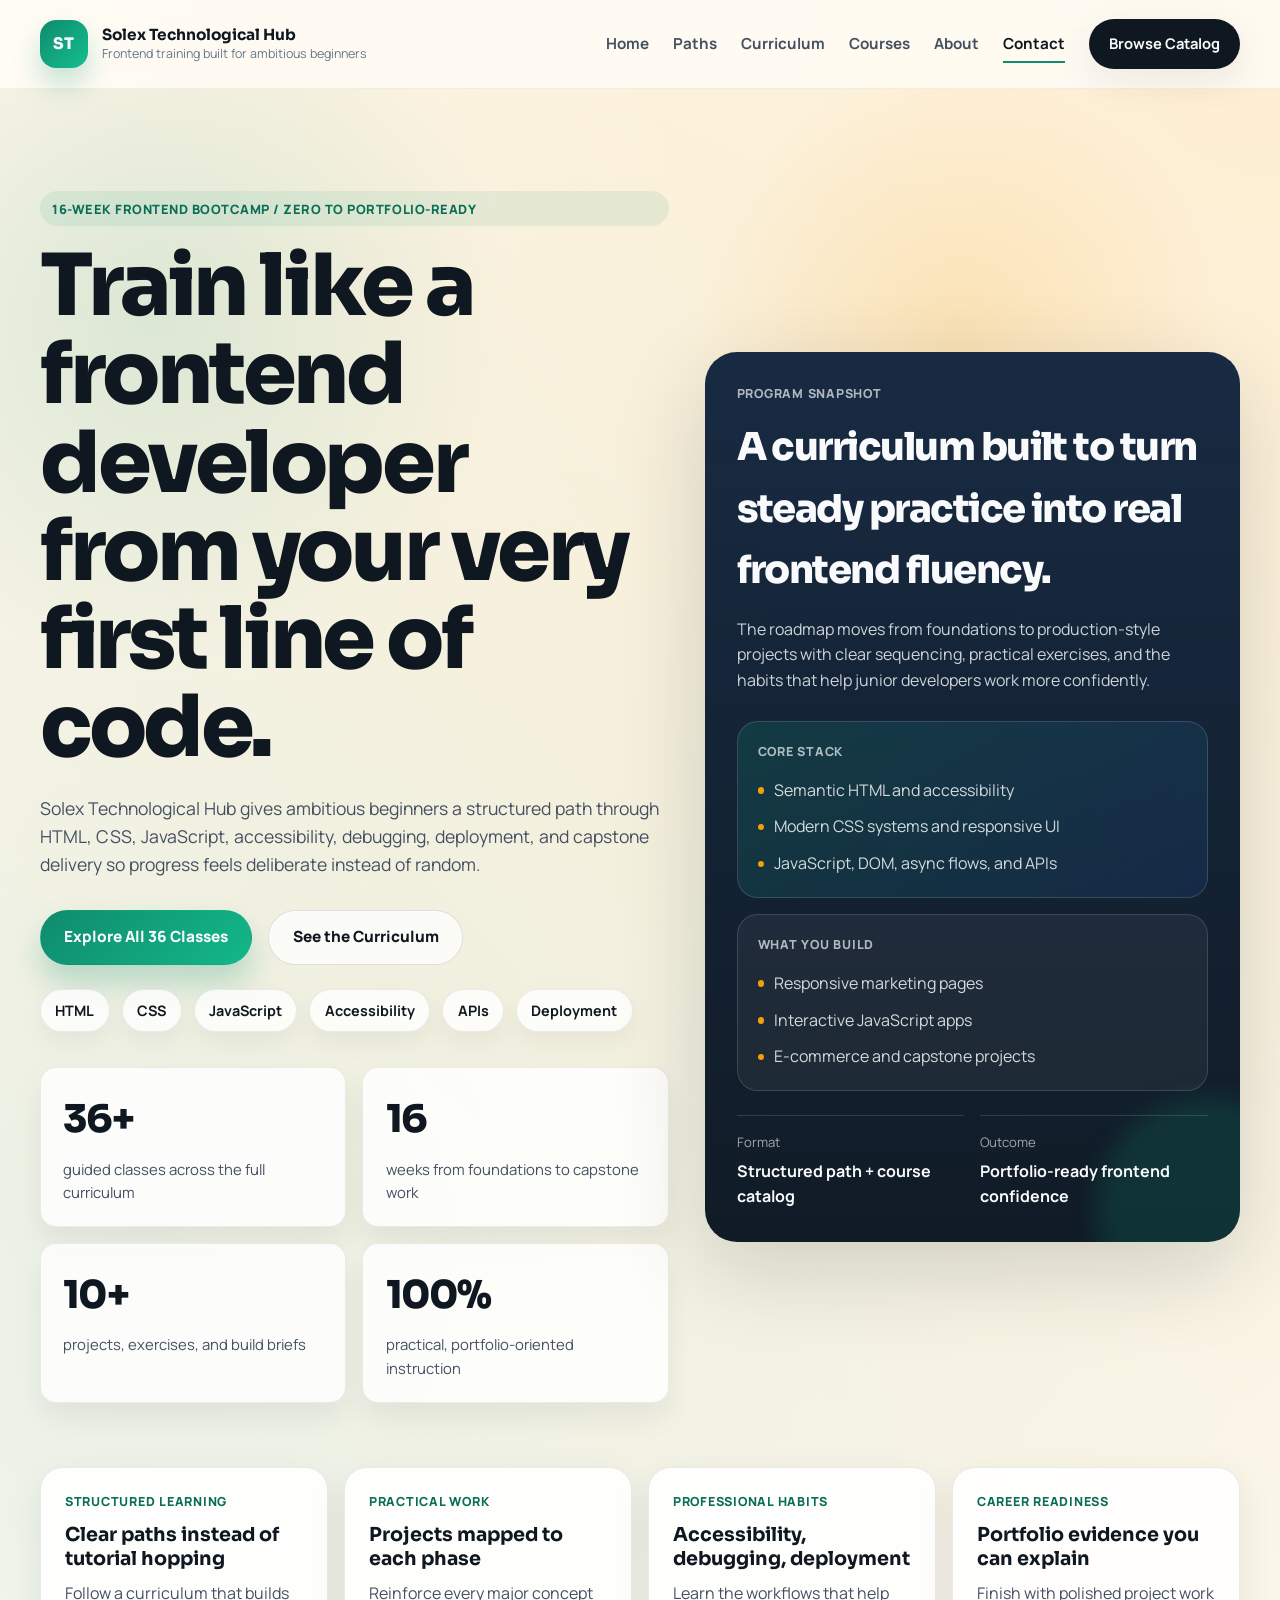
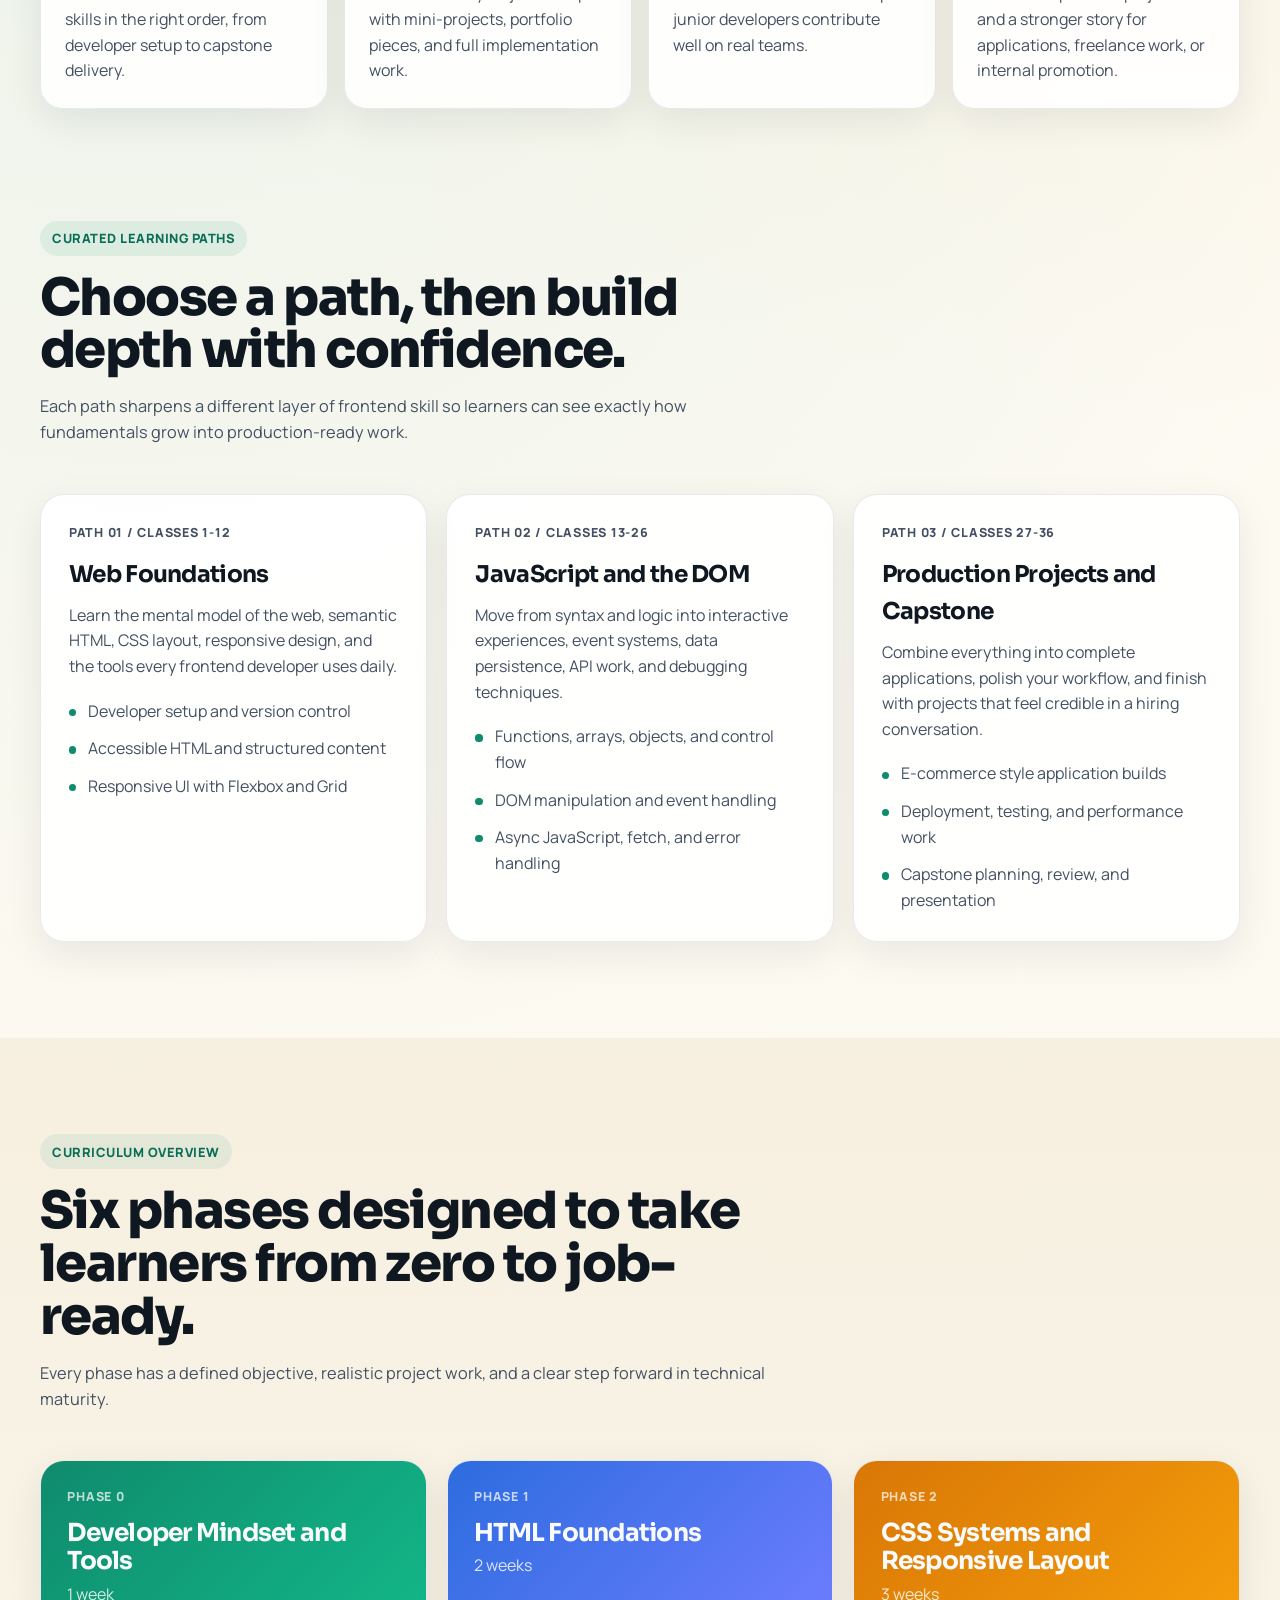
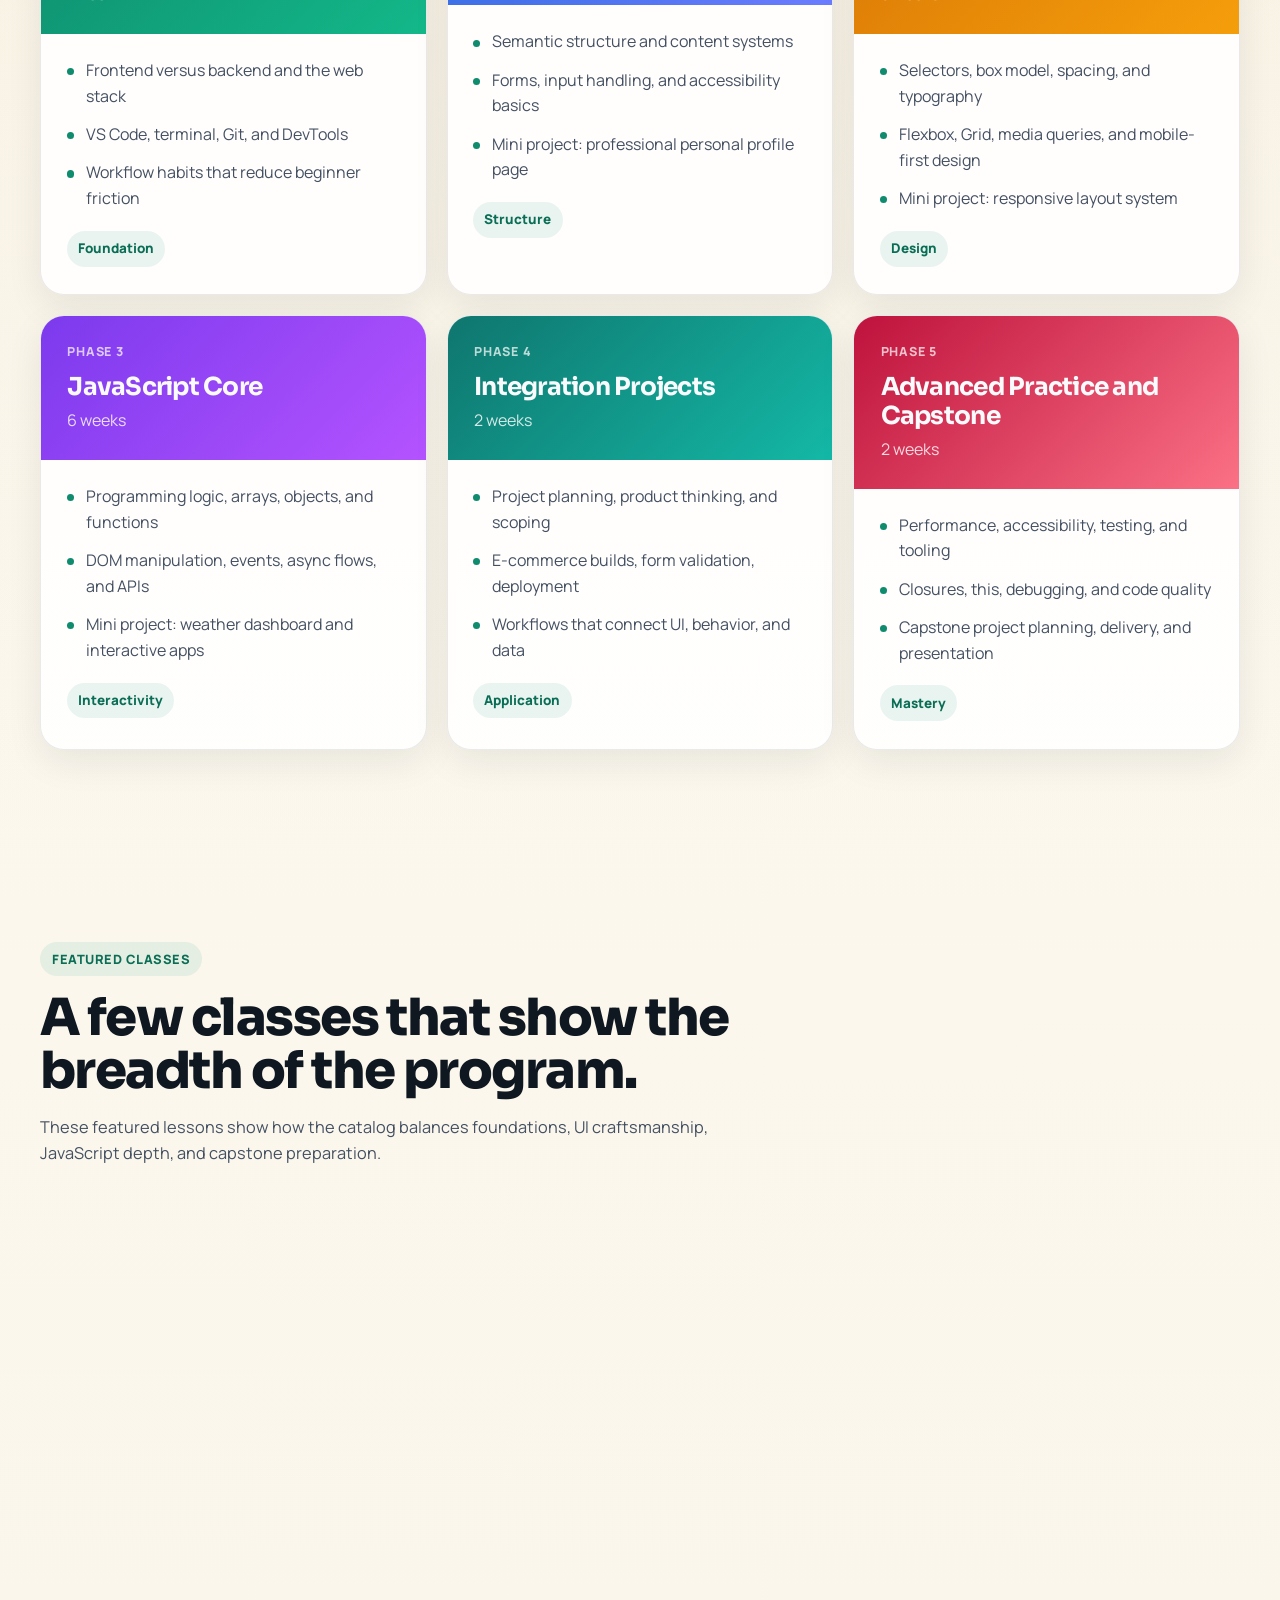
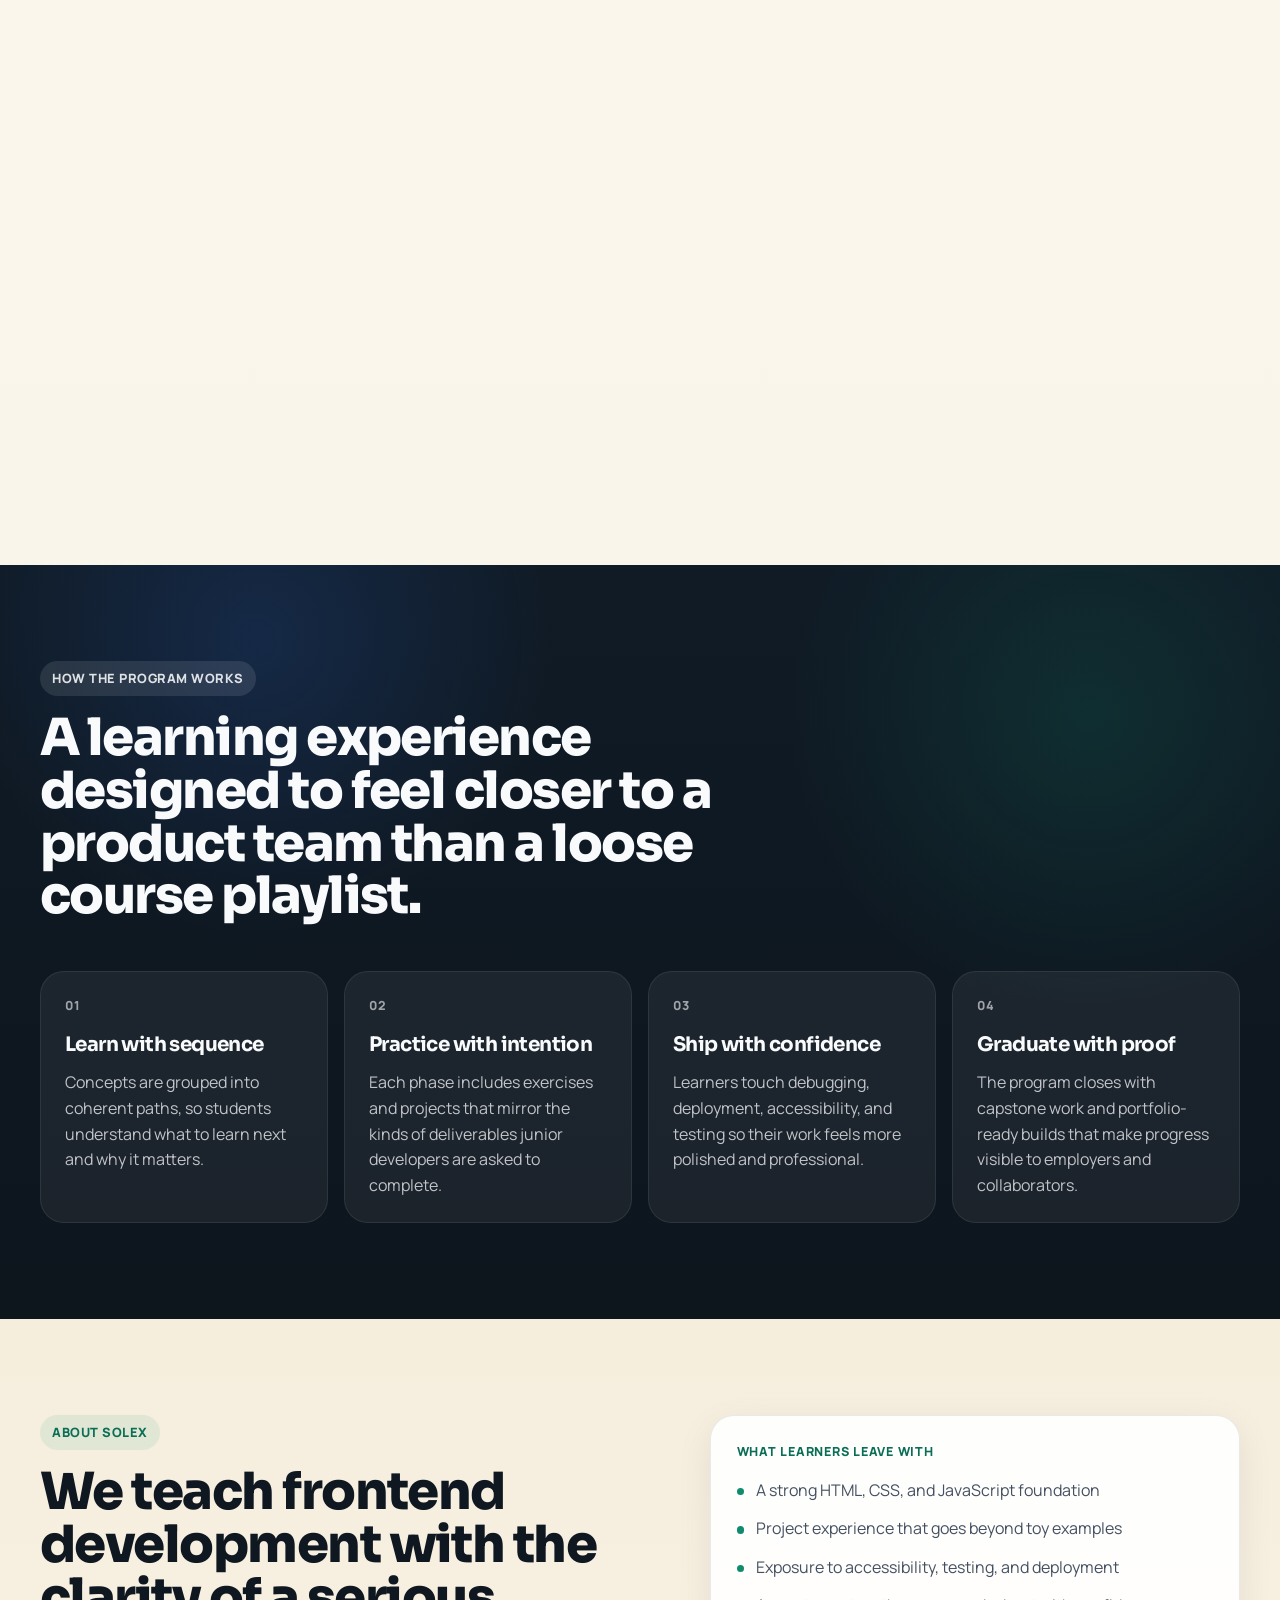
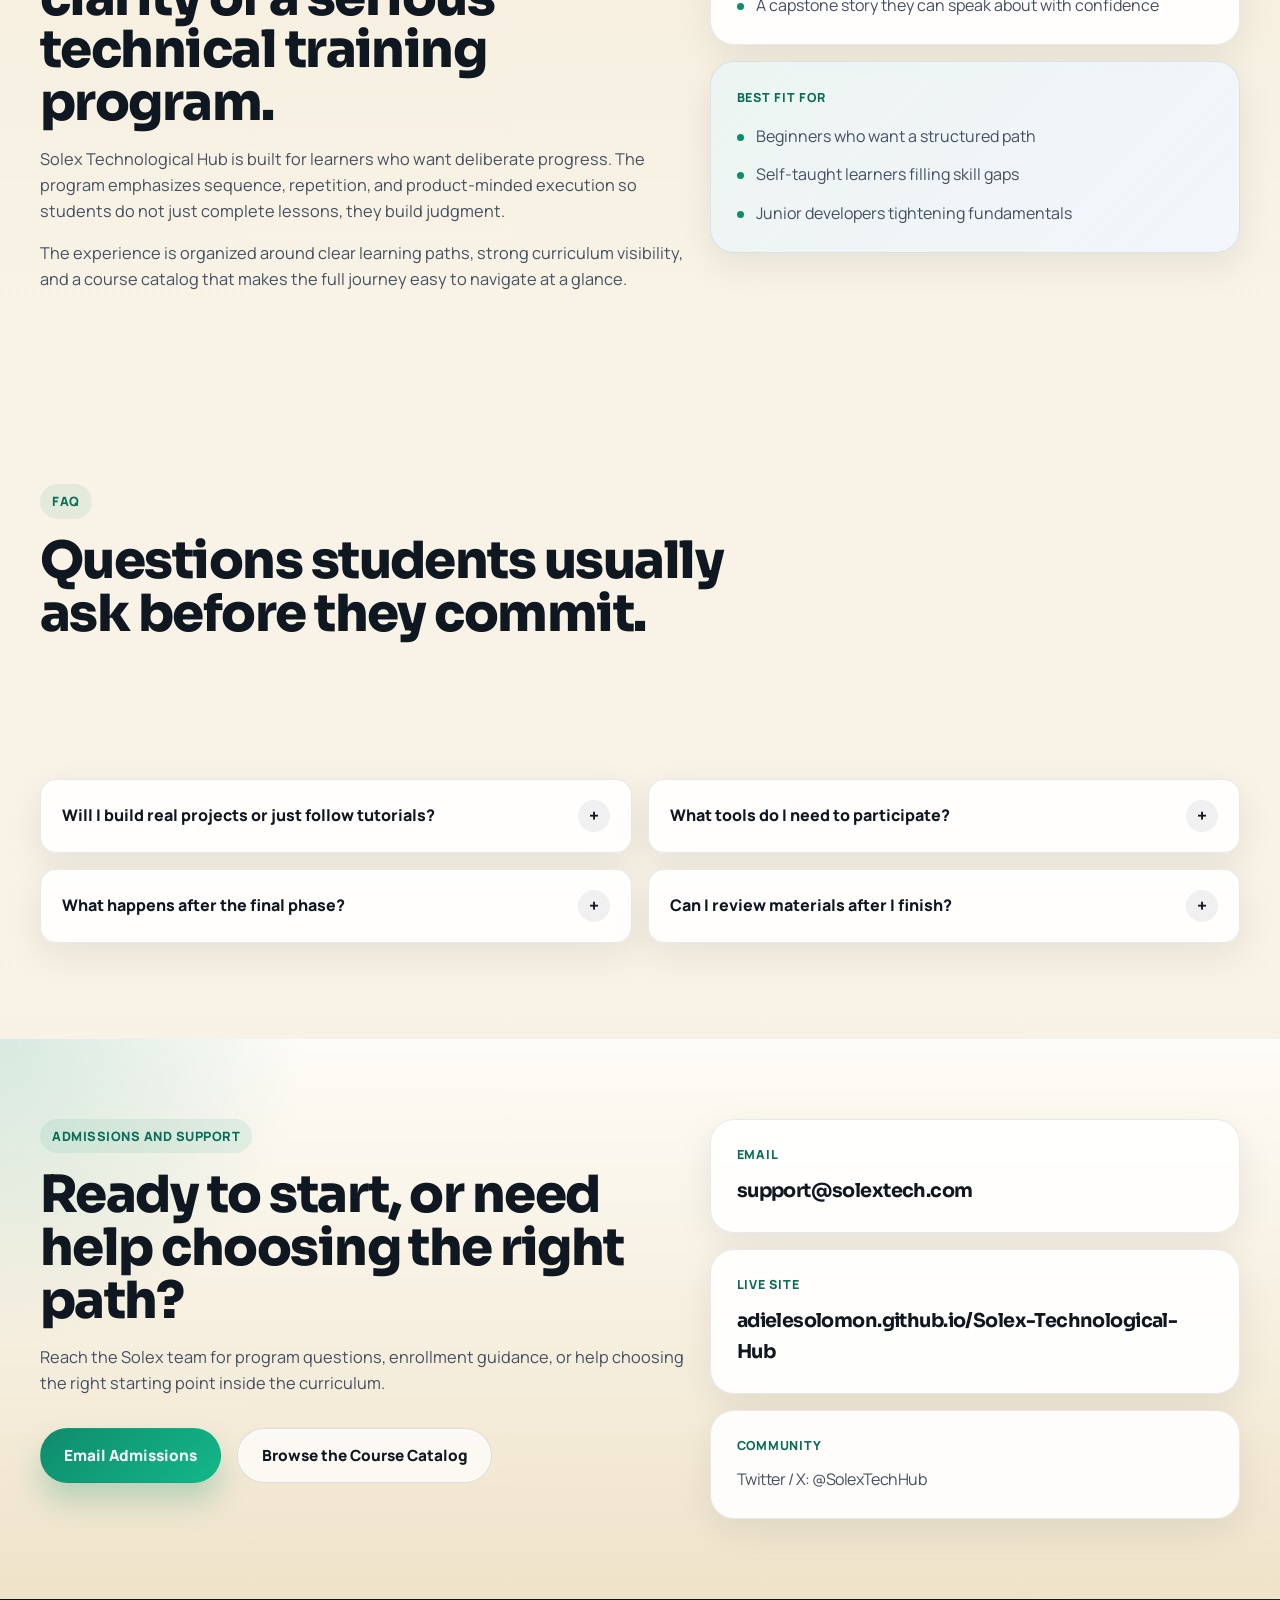
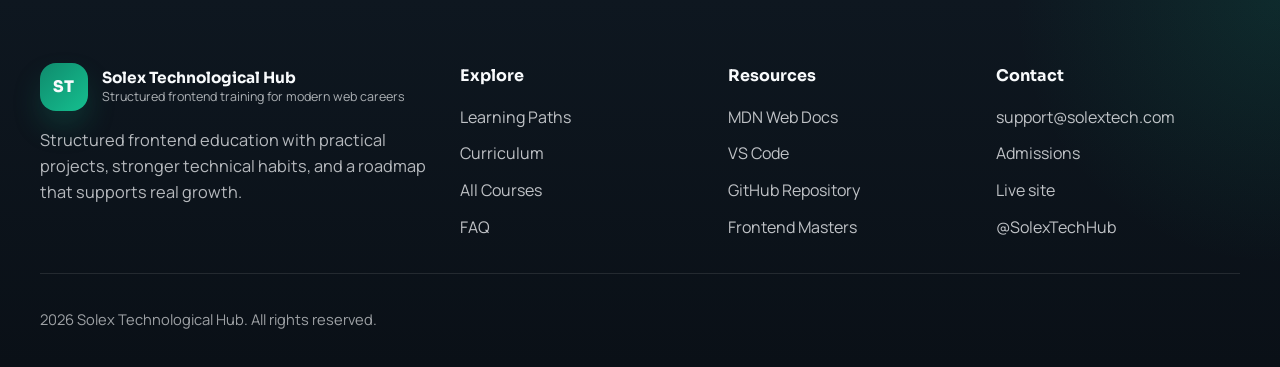
==== commit 2bef05e7: "Polish content, SEO, and Pages assets" ====
--- a/index.html
+++ b/index.html
@@ -3,18 +3,77 @@
   <head>
     <meta charset="UTF-8" />
     <meta name="viewport" content="width=device-width, initial-scale=1.0" />
+    <meta name="author" content="Solex Technological Hub" />
+    <meta name="robots" content="index,follow,max-image-preview:large" />
+    <meta name="theme-color" content="#101b26" />
     <meta
       name="description"
-      content="Solex Technological Hub offers a structured 16-week frontend development bootcamp with 36 practical classes, portfolio projects, and career-focused training." />
-    <title>
-      Solex Technological Hub | Professional Frontend Development Bootcamp
-    </title>
+      content="Solex Technological Hub helps ambitious beginners become frontend developers through a structured 16-week bootcamp focused on HTML, CSS, JavaScript, accessibility, debugging, deployment, and capstone projects." />
+    <link
+      rel="canonical"
+      href="https://adielesolomon.github.io/Solex-Technological-Hub/" />
+    <meta property="og:site_name" content="Solex Technological Hub" />
+    <meta property="og:type" content="website" />
+    <meta
+      property="og:title"
+      content="Solex Technological Hub | Frontend Development Bootcamp" />
+    <meta
+      property="og:description"
+      content="A structured 16-week frontend bootcamp with 36 practical classes, portfolio projects, and career-focused training." />
+    <meta
+      property="og:url"
+      content="https://adielesolomon.github.io/Solex-Technological-Hub/" />
+    <meta
+      property="og:image"
+      content="https://adielesolomon.github.io/Solex-Technological-Hub/assets/social-preview.png" />
+    <meta
+      property="og:image:alt"
+      content="Solex Technological Hub professional frontend development bootcamp preview card" />
+    <meta name="twitter:card" content="summary_large_image" />
+    <meta
+      name="twitter:title"
+      content="Solex Technological Hub | Frontend Development Bootcamp" />
+    <meta
+      name="twitter:description"
+      content="Structured frontend training with clear learning paths, portfolio projects, and practical class-by-class progression." />
+    <meta name="twitter:site" content="@SolexTechHub" />
+    <meta
+      name="twitter:image"
+      content="https://adielesolomon.github.io/Solex-Technological-Hub/assets/social-preview.png" />
+    <title>Solex Technological Hub | Frontend Development Bootcamp</title>
     <link rel="preconnect" href="https://fonts.googleapis.com" />
     <link rel="preconnect" href="https://fonts.gstatic.com" crossorigin />
     <link
-      href="https://fonts.googleapis.com/css2?family=Manrope:wght@400;500;600;700;800&family=Sora:wght@400;500;600;700;800&display=swap"
+      href="https://fonts.googleapis.com/css2?family=Manrope:wght@400;700;800&family=Sora:wght@400;700;800&display=swap"
       rel="stylesheet" />
+    <link rel="icon" href="favicon.svg" type="image/svg+xml" />
+    <link rel="apple-touch-icon" href="assets/icon-180.png" />
+    <link rel="manifest" href="site.webmanifest" />
     <link rel="stylesheet" href="styles.css" />
+    <script type="application/ld+json">
+      {
+        "@context": "https://schema.org",
+        "@type": "Course",
+        "name": "Solex Technological Hub Frontend Development Bootcamp",
+        "description": "A 16-week frontend development bootcamp covering HTML, CSS, JavaScript, accessibility, debugging, deployment, and capstone project work.",
+        "provider": {
+          "@type": "EducationalOrganization",
+          "name": "Solex Technological Hub",
+          "url": "https://adielesolomon.github.io/Solex-Technological-Hub/"
+        },
+        "timeRequired": "P16W",
+        "educationalLevel": "Beginner to intermediate",
+        "teaches": [
+          "HTML",
+          "CSS",
+          "JavaScript",
+          "Accessibility",
+          "API Integration",
+          "Deployment"
+        ],
+        "url": "https://adielesolomon.github.io/Solex-Technological-Hub/"
+      }
+    </script>
   </head>
   <body>
     <a class="skip-link" href="#main-content">Skip to content</a>
@@ -62,14 +121,14 @@
       <section id="hero" class="hero">
         <div class="container hero-grid">
           <div class="hero-copy" data-reveal>
-            <p class="eyebrow">16-week frontend bootcamp / 36 practical classes</p>
+            <p class="eyebrow">16-week frontend bootcamp / zero to portfolio-ready</p>
             <h1 class="hero-title">
-              Become the frontend developer teams trust to ship polished products.
+              Train like a frontend developer from your very first line of code.
             </h1>
             <p class="hero-subtitle">
-              Solex Technological Hub combines structured learning paths, project
-              delivery, accessibility fundamentals, debugging discipline, and
-              career-ready workflows into one focused program.
+              Solex Technological Hub gives ambitious beginners a structured path
+              through HTML, CSS, JavaScript, accessibility, debugging, deployment,
+              and capstone delivery so progress feels deliberate instead of random.
             </p>
 
             <div class="hero-actions">
@@ -122,11 +181,11 @@
             <div class="hero-panel">
               <div class="panel-top">
                 <p class="panel-label">Program Snapshot</p>
-                <h2 class="panel-title">Professional Frontend Career Track</h2>
+                <h2 class="panel-title">A curriculum built to turn steady practice into real frontend fluency.</h2>
                 <p class="panel-copy">
-                  Inspired by the clarity of Frontend Masters style learning paths,
-                  this program moves from fundamentals to production-ready projects
-                  with a clear step-by-step roadmap.
+                  The roadmap moves from foundations to production-style projects
+                  with clear sequencing, practical exercises, and the habits that
+                  help junior developers work more confidently.
                 </p>
               </div>
 
@@ -169,7 +228,7 @@
         <div class="container signal-grid">
           <article class="signal-card" data-reveal>
             <p class="signal-kicker">Structured Learning</p>
-            <h2>Clear paths, not random tutorials</h2>
+            <h2>Clear paths instead of tutorial hopping</h2>
             <p>
               Follow a curriculum that builds skills in the right order, from
               developer setup to capstone delivery.
@@ -178,7 +237,7 @@
 
           <article class="signal-card" data-reveal>
             <p class="signal-kicker">Practical Work</p>
-            <h2>Projects tied to each phase</h2>
+            <h2>Projects mapped to each phase</h2>
             <p>
               Reinforce every major concept with mini-projects, portfolio pieces,
               and full implementation work.
@@ -196,7 +255,7 @@
 
           <article class="signal-card" data-reveal>
             <p class="signal-kicker">Career Readiness</p>
-            <h2>From foundations to capstone</h2>
+            <h2>Portfolio evidence you can explain</h2>
             <p>
               Finish with polished project work and a stronger story for
               applications, freelance work, or internal promotion.
@@ -211,9 +270,8 @@
             <p class="eyebrow">Curated Learning Paths</p>
             <h2 class="section-title">Choose a path, then build depth with confidence.</h2>
             <p class="section-subtitle">
-              Borrowing from the strongest parts of modern course platforms, the
-              homepage now frames your curriculum as clear professional tracks
-              instead of a generic list of lessons.
+              Each path sharpens a different layer of frontend skill so learners
+              can see exactly how fundamentals grow into production-ready work.
             </p>
           </div>
 
@@ -400,8 +458,8 @@
             <p class="eyebrow">Featured Classes</p>
             <h2 class="section-title">A few classes that show the breadth of the program.</h2>
             <p class="section-subtitle">
-              The course library below now feels closer to a premium education
-              product: cleaner cards, stronger metadata, and better hierarchy.
+              These featured lessons show how the catalog balances foundations,
+              UI craftsmanship, JavaScript depth, and capstone preparation.
             </p>
           </div>
 
@@ -418,7 +476,7 @@
           <div class="section-heading section-heading-dark" data-reveal>
             <p class="eyebrow eyebrow-dark">How The Program Works</p>
             <h2 class="section-title section-title-dark">
-              A better learning experience for serious beginners.
+              A learning experience designed to feel closer to a product team than a loose course playlist.
             </h2>
           </div>
 
@@ -467,18 +525,18 @@
           <div class="about-copy" data-reveal>
             <p class="eyebrow">About Solex</p>
             <h2 class="section-title section-title-left">
-              We teach frontend development with the standards of a serious product team.
+              We teach frontend development with the clarity of a serious technical training program.
             </h2>
             <p class="about-text">
-              Solex Technological Hub is designed for learners who want more than a
-              pretty landing page and a random pile of tutorials. The goal is to
-              build technical depth, project confidence, and professional habits
-              that translate into real work.
+              Solex Technological Hub is built for learners who want deliberate
+              progress. The program emphasizes sequence, repetition, and
+              product-minded execution so students do not just complete lessons,
+              they build judgment.
             </p>
             <p class="about-text">
-              This redesign leans into what sites like Frontend Masters do well:
-              strong visual hierarchy, clear learning paths, and a catalog that
-              makes the curriculum feel credible at a glance.
+              The experience is organized around clear learning paths, strong
+              curriculum visibility, and a course catalog that makes the full
+              journey easy to navigate at a glance.
             </p>
           </div>
 
@@ -604,9 +662,8 @@
               Ready to start, or need help choosing the right path?
             </h2>
             <p class="contact-text">
-              Reach the Solex team for program questions, support, and next-step
-              guidance. The site now closes with a real contact section so visitors
-              have a confident next action.
+              Reach the Solex team for program questions, enrollment guidance, or
+              help choosing the right starting point inside the curriculum.
             </p>
 
             <div class="hero-actions">
@@ -628,8 +685,14 @@
             </article>
 
             <article class="contact-card">
-              <p class="contact-label">Website</p>
-              <p class="contact-value">www.solextech.com</p>
+              <p class="contact-label">Live Site</p>
+              <a
+                href="https://adielesolomon.github.io/Solex-Technological-Hub/"
+                target="_blank"
+                rel="noopener noreferrer"
+                class="contact-link"
+                >adielesolomon.github.io/Solex-Technological-Hub</a
+              >
             </article>
 
             <article class="contact-card">
@@ -654,8 +717,8 @@
             </span>
           </div>
           <p class="footer-copy">
-            Professional frontend education with clear paths, practical projects,
-            and stronger product thinking.
+            Structured frontend education with practical projects, stronger
+            technical habits, and a roadmap that supports real growth.
           </p>
         </div>
 
@@ -683,8 +746,11 @@
               >
             </li>
             <li>
-              <a href="https://github.com/" target="_blank" rel="noreferrer"
-                >GitHub</a
+              <a
+                href="https://github.com/AdieleSolomon/Solex-Technological-Hub"
+                target="_blank"
+                rel="noopener noreferrer"
+                >GitHub Repository</a
               >
             </li>
             <li>
@@ -700,7 +766,14 @@
           <ul class="footer-links">
             <li><a href="mailto:support@solextech.com">support@solextech.com</a></li>
             <li><a href="#contact">Admissions</a></li>
-            <li><span>www.solextech.com</span></li>
+            <li>
+              <a
+                href="https://adielesolomon.github.io/Solex-Technological-Hub/"
+                target="_blank"
+                rel="noopener noreferrer"
+                >Live site</a
+              >
+            </li>
             <li><span>@SolexTechHub</span></li>
           </ul>
         </div>
--- a/styles.css
+++ b/styles.css
@@ -33,12 +33,14 @@
 
 html {
   scroll-behavior: smooth;
+  scroll-padding-top: 6.5rem;
 }
 
 body {
   margin: 0;
   font-family: "Manrope", sans-serif;
   color: var(--text-strong);
+  text-rendering: optimizeLegibility;
   background:
     radial-gradient(circle at top right, rgba(245, 158, 11, 0.16), transparent 24%),
     radial-gradient(circle at 10% 15%, rgba(15, 139, 109, 0.08), transparent 20%),
@@ -1061,6 +1063,7 @@
   font-size: 1.2rem;
   font-weight: 700;
   color: var(--text-strong);
+  overflow-wrap: anywhere;
 }
 
 .contact-value {
@@ -1428,6 +1431,53 @@
   justify-content: flex-end;
   gap: 1rem;
   flex-wrap: wrap;
+}
+
+.not-found-page {
+  min-height: 100vh;
+}
+
+.not-found-shell {
+  min-height: calc(100vh - 12rem);
+  display: grid;
+  place-items: center;
+  padding: 5rem 0;
+}
+
+.not-found-card {
+  width: min(100%, 46rem);
+  padding: 2.5rem;
+  border: 1px solid var(--line);
+  border-radius: var(--radius-lg);
+  background:
+    radial-gradient(circle at top right, rgba(15, 139, 109, 0.12), transparent 28%),
+    rgba(255, 255, 255, 0.92);
+  box-shadow: var(--shadow-md);
+}
+
+.not-found-kicker {
+  margin: 0;
+  color: var(--primary-dark);
+  font-size: 0.88rem;
+  font-weight: 800;
+  letter-spacing: 0.08em;
+  text-transform: uppercase;
+}
+
+.not-found-title {
+  margin: 0.8rem 0 0;
+  font-family: "Sora", sans-serif;
+  font-size: clamp(2.5rem, 6vw, 4.6rem);
+  font-weight: 800;
+  letter-spacing: -0.05em;
+  line-height: 1;
+}
+
+.not-found-text {
+  margin: 1rem 0 0;
+  max-width: 38rem;
+  color: var(--text-body);
+  font-size: 1.03rem;
 }
 
 [data-reveal] {
@@ -1653,4 +1703,8 @@
   .course-card-header {
     padding: 1.4rem;
   }
-}
+
+  .not-found-card {
+    padding: 1.5rem;
+  }
+}
